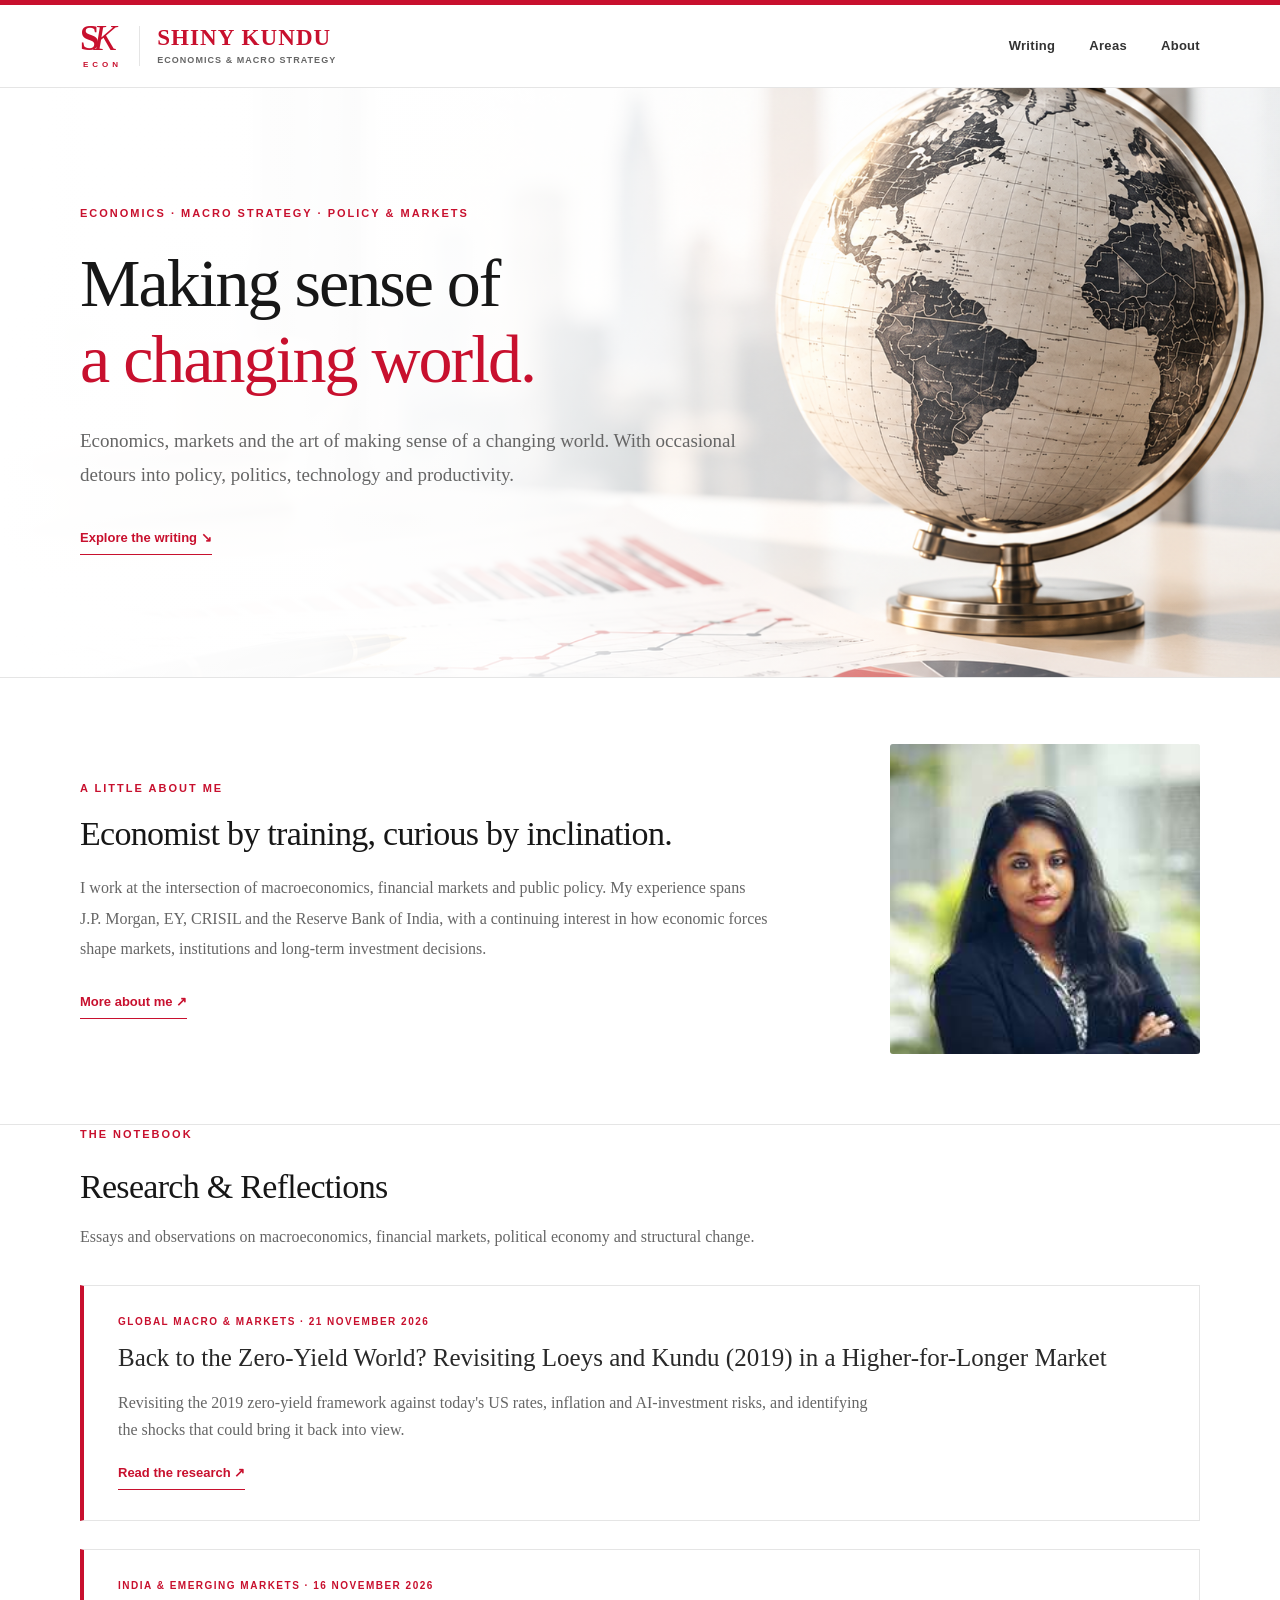
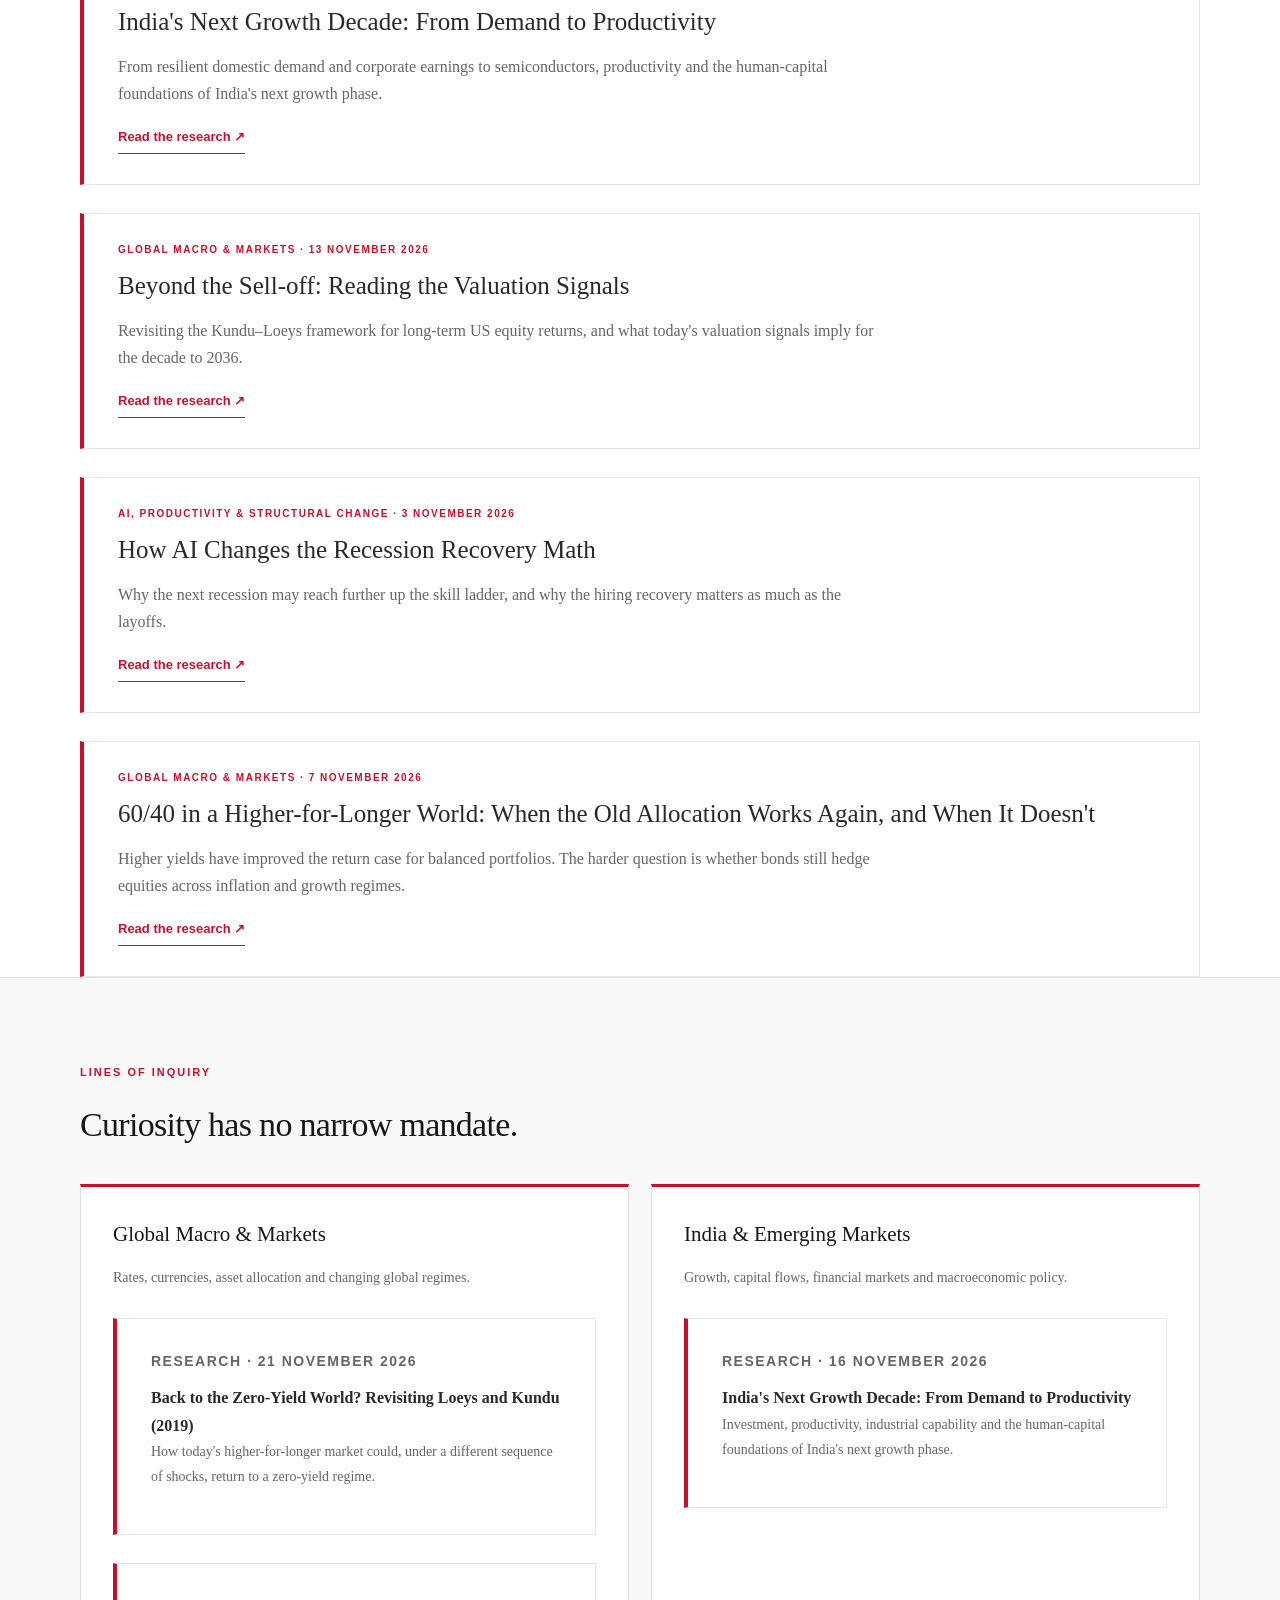
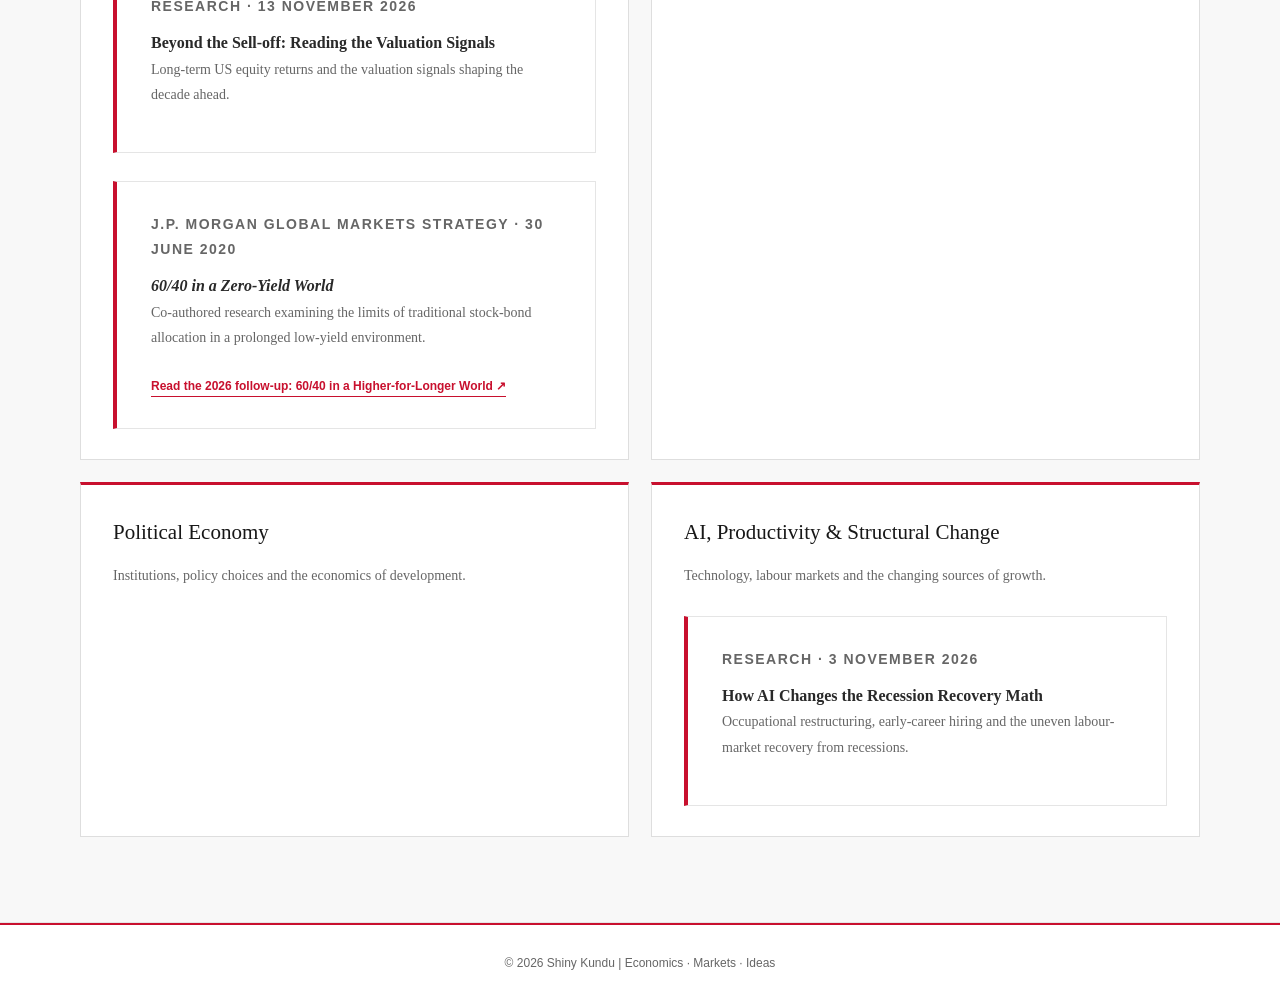
==== index.html @ 03304fd2 "List research titles within each subject area" ====
<!DOCTYPE html>
<html lang="en">
<head>
    <meta name="google-site-verification" content="QYjivJj0LZ66SLkvJn0Wo1ZjY-qXhipPHmc-IbkyZj0" />
  <meta charset="UTF-8">
  <meta name="viewport" content="width=device-width, initial-scale=1.0">
  <meta name="description" content="Shiny Kundu | Economics, macro strategy, financial markets and public policy.">
  <title>Shiny Kundu | Economics · Macro Strategy · Policy &amp; Markets</title>
  <link rel="stylesheet" href="style.css?v=skecon-5">
</head>
<body>

<header class="site-header">
  <div class="container navbar">
    <div class="brand-lockup">
      <a class="logo" href="index.html" aria-label="SK Econ — home">
        <span class="logo-monogram">S<span>K</span></span>
        <span class="logo-word">ECON</span>
      </a>
      <div class="brand-identity">
        <span class="brand-name">Shiny Kundu</span>
        <span class="brand-description">Economics &amp; Macro Strategy</span>
      </div>
    </div>
    <nav class="nav-links">
      <a href="#writing">Writing</a>
      <a href="#areas">Areas</a>
      <a href="about.html">About</a>
    </nav>
  </div>
</header>

<main>

  <section class="hero">
    <img class="hero-background" src="images/Global%20Finance%20Desk%20with%20Charts%20and%20Globe.png" alt="" aria-hidden="true">
    <div class="hero-overlay" aria-hidden="true"></div>
    <div class="container hero-layout">
      <div class="hero-copy">
        <p class="eyebrow">Economics · Macro Strategy · Policy & Markets</p>
        <h1>Making sense of<br><em>a changing world.</em></h1>
        <p class="hero-intro">
          Economics, markets and the art of making sense of a changing world.
          With occasional detours into policy, politics, technology and productivity.
        </p>
        <a class="text-link" href="#writing">Explore the writing ↘</a>
      </div>
    </div>
  </section>

  <section id="about-intro" class="home-about-section">
    <div class="container home-about-layout">
      <div class="home-about-copy">
        <p class="section-label">A little about me</p>
        <h2 class="section-heading">Economist by training, curious by inclination.</h2>
        <p>
          I work at the intersection of macroeconomics, financial markets and public policy.
          My experience spans J.P. Morgan, EY, CRISIL and the Reserve Bank of India,
          with a continuing interest in how economic forces shape markets, institutions
          and long-term investment decisions.
        </p>
        <a class="text-link" href="about.html">More about me ↗</a>
      </div>
      <figure class="home-about-portrait">
        <img src="images/shiny-kundu-profile.jpg" alt="Shiny Kundu, economist and strategist" loading="lazy">
      </figure>
    </div>
  </section>

  <section id="writing">
    <div class="container">
      <p class="section-label">The notebook</p>
      <h2 class="section-heading">Research & Reflections</h2>
      <p class="section-intro">
        Essays and observations on macroeconomics, financial markets,
        political economy and structural change.
      </p>
      <div class="research-entry">
        <p class="research-category">Global Macro &amp; Markets <span>·</span> 21 November 2026</p>
        <h3><a href="research/back-to-the-zero-yield-world.html">Back to the Zero-Yield World? Revisiting Loeys and Kundu (2019) in a Higher-for-Longer Market</a></h3>
        <p>Revisiting the 2019 zero-yield framework against today's US rates, inflation and AI-investment risks, and identifying the shocks that could bring it back into view.</p>
        <a class="text-link" href="research/back-to-the-zero-yield-world.html">Read the research ↗</a>
      </div>
      <div class="research-entry">
<p class="research-category">India &amp; Emerging Markets <span>·</span> 16 November 2026</p>
<h3><a href="research/indias-next-growth-decade.html">India's Next Growth Decade: From Demand to Productivity</a></h3>
<p>From resilient domestic demand and corporate earnings to semiconductors, productivity and the human-capital foundations of India's next growth phase.</p>
<a class="text-link" href="research/indias-next-growth-decade.html">Read the research ↗</a>
</div>
<div class="research-entry">
        <p class="research-category">Global Macro &amp; Markets <span>·</span> 13 November 2026</p>
        <h3><a href="research/after-the-selloff-equity-valuation.html">Beyond the Sell-off: Reading the Valuation Signals</a></h3>
        <p>Revisiting the Kundu–Loeys framework for long-term US equity returns, and what today's valuation signals imply for the decade to 2036.</p>
        <a class="text-link" href="research/after-the-selloff-equity-valuation.html">Read the research ↗</a>
      </div>
      <div class="research-entry">
        <p class="research-category">AI, Productivity &amp; Structural Change <span>·</span> 3 November 2026</p>
        <h3><a href="research/ai-changes-the-recovery-math.html">How AI Changes the Recession Recovery Math</a></h3>
        <p>Why the next recession may reach further up the skill ladder, and why the hiring recovery matters as much as the layoffs.</p>
        <a class="text-link" href="research/ai-changes-the-recovery-math.html">Read the research ↗</a>
      </div>
      <div class="research-entry">
        <p class="research-category">Global Macro &amp; Markets <span>·</span> 7 November 2026</p>
        <h3><a href="research/60-40-higher-for-longer.html">60/40 in a Higher-for-Longer World: When the Old Allocation Works Again, and When It Doesn't</a></h3>
        <p>Higher yields have improved the return case for balanced portfolios. The harder question is whether bonds still hedge equities across inflation and growth regimes.</p>
        <a class="text-link" href="research/60-40-higher-for-longer.html">Read the research ↗</a>
      </div>
    </div>
  </section>

  <section id="areas" class="areas-section">
    <div class="container">
      <p class="section-label">Lines of inquiry</p>
      <h2 class="section-heading">Curiosity has no narrow mandate.</h2>

      <div class="topic-grid">
        <article class="topic-card">
          <h3>Global Macro &amp; Markets</h3>
          <p>Rates, currencies, asset allocation and changing global regimes.</p>
          <div class="research-entry">
            <p class="research-category">Research · 21 November 2026</p>
            <h4><a href="research/back-to-the-zero-yield-world.html">Back to the Zero-Yield World? Revisiting Loeys and Kundu (2019)</a></h4>
            <p>How today's higher-for-longer market could, under a different sequence of shocks, return to a zero-yield regime.</p>
          </div>
          <div class="research-entry">
            <p class="research-category">Research · 13 November 2026</p>
            <h4><a href="research/after-the-selloff-equity-valuation.html">Beyond the Sell-off: Reading the Valuation Signals</a></h4>
            <p>Long-term US equity returns and the valuation signals shaping the decade ahead.</p>
          </div>
          <div class="research-entry">
            <p class="research-category">J.P. Morgan Global Markets Strategy · 30 June 2020</p>
            <h4><em>60/40 in a Zero-Yield World</em></h4>
            <p>Co-authored research examining the limits of traditional stock-bond allocation in a prolonged low-yield environment.</p>
            <a class="topic-link" href="research/60-40-higher-for-longer.html">Read the 2026 follow-up: 60/40 in a Higher-for-Longer World ↗</a>
          </div>
        </article>

        <article class="topic-card">
          <h3><a href="research/indias-next-growth-decade.html">India &amp; Emerging Markets</a></h3>
          <p>Growth, capital flows, financial markets and macroeconomic policy.</p>
          <div class="research-entry">
            <p class="research-category">Research · 16 November 2026</p>
            <h4><a href="research/indias-next-growth-decade.html">India's Next Growth Decade: From Demand to Productivity</a></h4>
            <p>Investment, productivity, industrial capability and the human-capital foundations of India's next growth phase.</p>
          </div>
        </article>

        <article class="topic-card">
          <h3>Political Economy</h3>
          <p>Institutions, policy choices and the economics of development.</p>
        </article>

        <article class="topic-card">
          <h3><a href="research/ai-changes-the-recovery-math.html">AI, Productivity &amp; Structural Change</a></h3>
          <p>Technology, labour markets and the changing sources of growth.</p>
          <div class="research-entry">
            <p class="research-category">Research · 3 November 2026</p>
            <h4><a href="research/ai-changes-the-recovery-math.html">How AI Changes the Recession Recovery Math</a></h4>
            <p>Occupational restructuring, early-career hiring and the uneven labour-market recovery from recessions.</p>
          </div>
        </article>
      </div>
    </div>
  </section>

</main>

<footer class="site-footer">
  <div class="container">
    <p>© 2026 Shiny Kundu | Economics · Markets · Ideas</p>
  </div>
</footer>

</body>
</html>
---- style.css ----
/* =========================================
   SHINY KUNDU | ECONOMICS & MACRO STRATEGY
   Editorial design | ET-inspired red & white
   ========================================= */

/* ---------- COLOUR PALETTE ---------- */

:root {
  --background: #ffffff;
  --surface: #f8f8f8;
  --text: #292929;
  --heading: #171717;
  --muted: #666666;
  --accent: #c8102e;
  --border: #e5e5e5;

  --content-width: 1120px;
  --page-gutter: 48px;
}

/* ---------- RESET ---------- */

* {
  margin: 0;
  padding: 0;
  box-sizing: border-box;
}

html {
  scroll-behavior: smooth;
}

body {
  background: var(--background);
  color: var(--text);
  font-family: Georgia, "Times New Roman", serif;
  font-size: 16px;
  line-height: 1.7;
  -webkit-font-smoothing: antialiased;
}

a {
  color: inherit;
  text-decoration: none;
}

/* ---------- CONSISTENT PAGE MARGINS ---------- */

/* Keeps content aligned with a clear left and right margin */

.container {
  width: calc(100% - (var(--page-gutter) * 2));
  max-width: var(--content-width);
  margin-left: auto;
  margin-right: auto;
}

/* ---------- HEADER & NAVIGATION ---------- */

.site-header {
  background: #ffffff;
  border-top: 5px solid var(--accent);
  border-bottom: 1px solid var(--border);
}

.navbar {
  min-height: 82px;
  display: flex;
  align-items: center;
  justify-content: space-between;
  gap: 24px;
}

.brand-lockup {
  display: inline-flex;
  align-items: center;
  gap: 17px;
  min-width: 0;
}

.brand-identity {
  display: flex;
  flex-direction: column;
  justify-content: center;
  gap: 5px;
  padding-left: 17px;
  border-left: 1px solid var(--border);
}

.brand-name {
  color: var(--accent);
  font-family: Georgia, "Times New Roman", serif;
  font-size: 23px;
  font-weight: 700;
  line-height: 1;
  letter-spacing: 1.1px;
  text-transform: uppercase;
}

.brand-byline {
  color: var(--heading);
  font-family: Arial, sans-serif;
  font-size: 9px;
  font-weight: 700;
  letter-spacing: 1.45px;
  line-height: 1.1;
  text-transform: uppercase;
}

.brand-description {
  color: var(--muted);
  font-family: Arial, sans-serif;
  font-size: 9px;
  font-weight: 600;
  letter-spacing: 1.05px;
  line-height: 1.4;
  text-transform: uppercase;
  white-space: nowrap;
}

.brand-description i {
  color: var(--accent);
  font-style: normal;
  padding: 0 3px;
}

.logo {
  display: inline-flex;
  flex-direction: column;
  align-items: center;
  justify-content: center;
  color: var(--accent);
  line-height: 0.9;
  padding: 5px 0 3px;
  min-width: 58px;
}

.logo-monogram {
  display: block;
  font-family: Georgia, "Times New Roman", serif;
  font-size: 35px;
  font-weight: 700;
  letter-spacing: -4px;
  line-height: 0.92;
}

.logo-monogram span {
  display: inline-block;
  margin-left: -2px;
  font-style: italic;
  font-weight: 400;
}

.logo-word {
  display: block;
  margin-top: 5px;
  padding-left: 3px;
  font-family: Arial, sans-serif;
  font-size: 8px;
  font-weight: 700;
  letter-spacing: 4px;
  line-height: 1;
}

.nav-links {
  display: flex;
  align-items: center;
  gap: 34px;
  list-style: none;
  font-family: Arial, sans-serif;
  font-size: 13px;
  font-weight: 600;
  letter-spacing: 0.3px;
}

.nav-links a {
  color: #333333;
  transition: color 0.2s ease;
}

.nav-links a:hover,
.nav-links a.active {
  color: var(--accent);
}

/* ---------- HERO SECTION ---------- */

.hero {
  position: relative;
  overflow: hidden;
  min-height: 590px;
  display: flex;
  align-items: center;
  background: #ffffff;
  padding: 86px 0 92px;
  border-bottom: 1px solid var(--border);
}

.hero-background {
  position: absolute;
  z-index: 0;
  inset: 0;
  width: 100%;
  height: 100%;
  object-fit: cover;
  object-position: right center;
}

.hero-overlay {
  position: absolute;
  z-index: 1;
  inset: 0;
  background: linear-gradient(
    90deg,
    #ffffff 0%,
    rgba(255, 255, 255, 0.98) 25%,
    rgba(255, 255, 255, 0.88) 40%,
    rgba(255, 255, 255, 0.42) 58%,
    rgba(255, 255, 255, 0.04) 82%
  );
}

.hero-layout {
  position: relative;
  z-index: 2;
  display: block;
}

.hero-copy {
  width: min(68%, 700px);
  min-width: 0;
}

.eyebrow,
.section-label {
  color: var(--accent);
  font-family: Arial, sans-serif;
  font-size: 11px;
  font-weight: 700;
  letter-spacing: 2px;
  text-transform: uppercase;
  margin-bottom: 22px;
}

.hero h1 {
  color: var(--heading);
  font-size: clamp(42px, 6vw, 68px);
  font-weight: 400;
  line-height: 1.12;
  letter-spacing: -2px;
  max-width: 850px;
  margin-bottom: 27px;
}

.hero h1 em {
  color: var(--accent);
  font-style: normal;
}

.hero-intro {
  color: var(--muted);
  font-size: 19px;
  line-height: 1.8;
  max-width: 680px;
  margin-bottom: 30px;
}

.text-link {
  display: inline-block;
  color: var(--accent);
  font-family: Arial, sans-serif;
  font-size: 13px;
  font-weight: 700;
  border-bottom: 1px solid var(--accent);
  padding-bottom: 5px;
  transition: opacity 0.2s ease;
}

.text-link:hover {
  opacity: 0.7;
}

/* ---------- SECTION HEADINGS ---------- */

.section-heading {
  color: var(--heading);
  font-size: 34px;
  font-weight: 400;
  line-height: 1.25;
  letter-spacing: -0.7px;
  margin-bottom: 15px;
}

.section-intro {
  color: var(--muted);
  font-size: 16px;
  max-width: 680px;
  margin-bottom: 35px;
}

/* ---------- RESEARCH / NOTEBOOK SECTION ---------- */

.writing-section {
  padding: 85px 0;
  background: #ffffff;
}

.notebook-panel {
  background: #ffffff;
  border: 1px solid var(--border);
  border-left: 4px solid var(--accent);
  padding: 32px 36px;
  margin-top: 28px;
}

.notebook-panel h3 {
  color: var(--heading);
  font-size: 22px;
  font-weight: 400;
  margin-bottom: 12px;
}

.notebook-panel p {
  color: var(--muted);
  font-size: 15px;
}

/* ---------- AREAS OF INTEREST ---------- */

.areas-section {
  background: var(--surface);
  padding: 85px 0;
  border-top: 1px solid var(--border);
  border-bottom: 1px solid var(--border);
}

.topic-grid {
  display: grid;
  grid-template-columns: repeat(2, minmax(0, 1fr));
  gap: 22px;
  margin-top: 38px;
}

.topic-card {
  background: #ffffff;
  border: 1px solid #dedede;
  border-top: 3px solid var(--accent);
  padding: 30px 32px;
  transition: border-color 0.2s ease,
              box-shadow 0.2s ease,
              transform 0.2s ease;
}

.topic-card:hover {
  border-color: var(--accent);
  box-shadow: 0 5px 18px rgba(0, 0, 0, 0.06);
  transform: translateY(-2px);
}

.topic-card h3 {
  color: var(--heading);
  font-size: 21px;
  font-weight: 400;
  margin-bottom: 12px;
}

.topic-card p {
  color: var(--muted);
  font-size: 14px;
  line-height: 1.8;
}

/* ---------- ABOUT SECTION ---------- */

.about-section {
  background: #ffffff;
  padding: 85px 0;
}

.about-content {
  max-width: 800px;
}

.about-content p {
  color: var(--muted);
  font-size: 16px;
  line-height: 1.9;
  margin-bottom: 20px;
}

.about-content ul {
  list-style: disc;
  padding-left: 24px;
  margin: 14px 0 24px;
}

.about-content li {
  display: list-item;
  padding-left: 5px;
  margin-bottom: 14px;
  line-height: 1.9;
}

.about-content h2,
.about-content h3 {
  color: var(--heading);
  font-weight: 400;
  margin: 32px 0 14px;
}

.about-content h2 {
  font-size: 30px;
}

.about-content h3 {
  font-size: 22px;
}

/* ---------- FOOTER ---------- */

.site-footer {
  background: #ffffff;
  border-top: 2px solid var(--accent);
  padding: 28px 0;
}

.site-footer p {
  color: var(--muted);
  font-family: Arial, sans-serif;
  font-size: 12px;
  text-align: center;
}

/* ---------- RESPONSIVE DESIGN ---------- */

@media (max-width: 768px) {

  :root {
    --page-gutter: 25px;
  }

  .navbar {
    min-height: 72px;
  }

  .brand-lockup {
    gap: 12px;
  }

  .brand-identity {
    padding-left: 12px;
  }

  .brand-name {
    font-size: 20px;
  }

  .brand-byline {
    font-size: 8px;
  }

  .brand-description {
    font-size: 8px;
    letter-spacing: 0.65px;
  }

  .nav-links {
    gap: 17px;
    font-size: 12px;
  }

  .hero {
    min-height: 560px;
    padding: 65px 0 60px;
  }

  .hero-background {
    object-position: 62% center;
    opacity: 0.78;
  }

  .hero-overlay {
    background: linear-gradient(
      90deg,
      rgba(255, 255, 255, 0.98) 0%,
      rgba(255, 255, 255, 0.88) 42%,
      rgba(255, 255, 255, 0.38) 100%
    );
  }

  .hero-copy {
    width: min(88%, 620px);
  }

  .hero h1 {
    font-size: 44px;
    letter-spacing: -1.3px;
  }

  .hero-intro {
    font-size: 17px;
  }

  .writing-section,
  .areas-section,
  .about-section {
    padding: 65px 0;
  }

  .section-heading {
    font-size: 29px;
  }

  .topic-grid {
    grid-template-columns: 1fr;
  }

  .notebook-panel {
    padding: 25px;
  }
}

@media (max-width: 480px) {

  :root {
    --page-gutter: 20px;
  }

  .navbar {
    align-items: flex-start;
    flex-direction: column;
    justify-content: center;
    padding-top: 16px;
    padding-bottom: 16px;
  }

  .brand-lockup {
    gap: 10px;
  }

  .brand-identity {
    padding-left: 10px;
  }

  .brand-name {
    font-size: 19px;
  }

  .brand-byline {
    font-size: 8px;
  }

  .brand-description {
    font-size: 7px;
    letter-spacing: 0.35px;
    white-space: normal;
    max-width: 245px;
  }

  .nav-links {
    gap: 22px;
  }

  .hero h1 {
    font-size: 38px;
  }

  .hero {
    min-height: 520px;
    padding: 60px 0;
  }

  .hero-copy {
    width: 100%;
  }

  .hero-background {
    object-position: 58% center;
    opacity: 0.58;
  }

  .hero-overlay {
    background: linear-gradient(
      90deg,
      rgba(255, 255, 255, 0.96) 0%,
      rgba(255, 255, 255, 0.82) 58%,
      rgba(255, 255, 255, 0.48) 100%
    );
  }
}

.article-page{padding:65px 0 90px}.research-article{max-width:860px}.research-article h1{font-size:clamp(42px,6vw,62px);font-weight:400;line-height:1.08;margin-bottom:15px}.research-article h1 em{color:var(--accent);font-style:normal}.article-meta{color:var(--muted);font:12px Arial,sans-serif;margin-bottom:32px}.article-bottom-line{padding:24px 27px;background:var(--surface);border-left:4px solid var(--accent);font-size:17px;line-height:1.8;margin-bottom:34px}.research-chart{margin:32px 0 42px}.research-chart img{display:block;width:100%;height:auto}.research-chart figcaption{color:var(--muted);font:11px/1.6 Arial,sans-serif;margin-top:10px}.research-article h2{font-size:29px;font-weight:400;line-height:1.25;margin:42px 0 15px}.research-article h3{font-size:20px;font-weight:400;margin:24px 0 10px}.research-article p,.research-article li{font-size:15px;line-height:1.85}.research-article p{margin-bottom:17px}.research-article ul,.research-article ol{padding-left:24px;margin:14px 0 20px}.research-article li{padding-left:5px;margin-bottom:12px}.research-article a{color:var(--accent);text-decoration:underline;text-underline-offset:3px}.table-wrap{overflow-x:auto;margin:20px 0 28px}.research-table{width:100%;border-collapse:collapse;font-size:13px;line-height:1.65}.research-table th{background:var(--surface);font:700 11px Arial,sans-serif;text-align:left;text-transform:uppercase}.research-table th,.research-table td{padding:13px 12px;border-bottom:1px solid var(--border);vertical-align:top}.research-table td:last-child{min-width:360px}.article-disclaimer{margin:42px 0 24px!important;padding-top:18px;border-top:1px solid var(--border);color:var(--muted)!important;font-style:italic}.research-entry{margin-top:28px;padding:30px 34px;border:1px solid var(--border);border-left:4px solid var(--accent);background:#fff}.research-category{color:var(--accent);font:700 10px Arial,sans-serif;letter-spacing:1.5px;text-transform:uppercase;margin-bottom:10px}.research-entry h3{font-size:25px;font-weight:400;margin-bottom:9px}.research-entry h3 a:hover{color:var(--accent)}.research-entry p:not(.research-category){color:var(--muted);max-width:760px;margin-bottom:15px}.topic-link{display:inline-block;margin-top:14px;color:var(--accent);font:700 12px Arial,sans-serif;border-bottom:1px solid var(--accent);padding-bottom:3px}@media(max-width:768px){.article-page{padding:45px 0 65px}.research-entry{padding:24px}.research-article h2{font-size:25px}.research-table td:last-child{min-width:300px}}


/* ---------- SK ECON EDITORIAL LOGO ---------- */
.logo {
  display: block;
  flex: 0 0 auto;
  min-width: 0;
  padding: 0;
  line-height: 1;
}

.logo-image {
  display: block;
  width: 188px;
  height: auto;
  background: #fbf7ed;
}

@media (max-width: 640px) {
  .brand-lockup { gap: 11px; }
  .brand-identity { padding-left: 11px; }
  .logo-image { width: 132px; }
  .brand-name { font-size: 18px; }
  .brand-description { font-size: 7px; letter-spacing: .65px; white-space: normal; }
}


/* ---------- HOMEPAGE ABOUT INTRO ---------- */
.home-about-section {
  background: #ffffff;
  padding: 66px 0 70px;
  border-bottom: 1px solid var(--border);
}

.home-about-layout {
  display: grid;
  grid-template-columns: minmax(0, 1.55fr) minmax(260px, 0.85fr);
  align-items: center;
  gap: 70px;
}

.home-about-copy .section-label {
  margin-bottom: 15px;
}

.home-about-copy .section-heading {
  max-width: 650px;
  margin-bottom: 18px;
}

.home-about-copy > p:not(.section-label) {
  color: var(--muted);
  font-size: 16px;
  line-height: 1.9;
  max-width: 690px;
  margin-bottom: 22px;
}

.home-about-aside {
  border-left: 1px solid var(--border);
  padding: 8px 0 8px 30px;
}

.home-about-aside-label {
  color: var(--accent);
  font: 700 10px Arial, sans-serif;
  letter-spacing: 1.6px;
  text-transform: uppercase;
  margin-bottom: 17px;
}

.home-about-aside ul {
  list-style: none;
}

.home-about-aside li {
  color: var(--heading);
  font-size: 17px;
  line-height: 1.4;
  padding: 10px 0;
  border-bottom: 1px solid var(--border);
}

.home-about-aside li:last-child {
  border-bottom: 0;
}

.home-about-aside li span {
  display: block;
  color: var(--muted);
  font: 11px/1.5 Arial, sans-serif;
  margin-top: 3px;
}

@media (max-width: 768px) {
  .home-about-section { padding: 58px 0; }
  .home-about-layout {
    grid-template-columns: 1fr;
    gap: 32px;
  }
  .home-about-aside {
    border-left: 0;
    border-top: 1px solid var(--border);
    padding: 24px 0 0;
  }
}


/* ---------- HOMEPAGE ABOUT PORTRAIT ---------- */
.home-about-layout {
  grid-template-columns: minmax(0, 1.45fr) minmax(240px, 0.72fr);
  gap: 76px;
}
.home-about-portrait {
  margin: 0;
  justify-self: end;
  width: min(100%, 310px);
  overflow: hidden;
  border-radius: 3px;
  background: #f2f1ed;
}
.home-about-portrait img {
  display: block;
  width: 100%;
  height: auto;
  aspect-ratio: 1 / 1;
  object-fit: cover;
  object-position: center 42%;
}
@media (max-width: 768px) {
  .home-about-layout { grid-template-columns: 1fr; gap: 28px; }
  .home-about-portrait {
    justify-self: start;
    width: min(72%, 280px);
  }
}
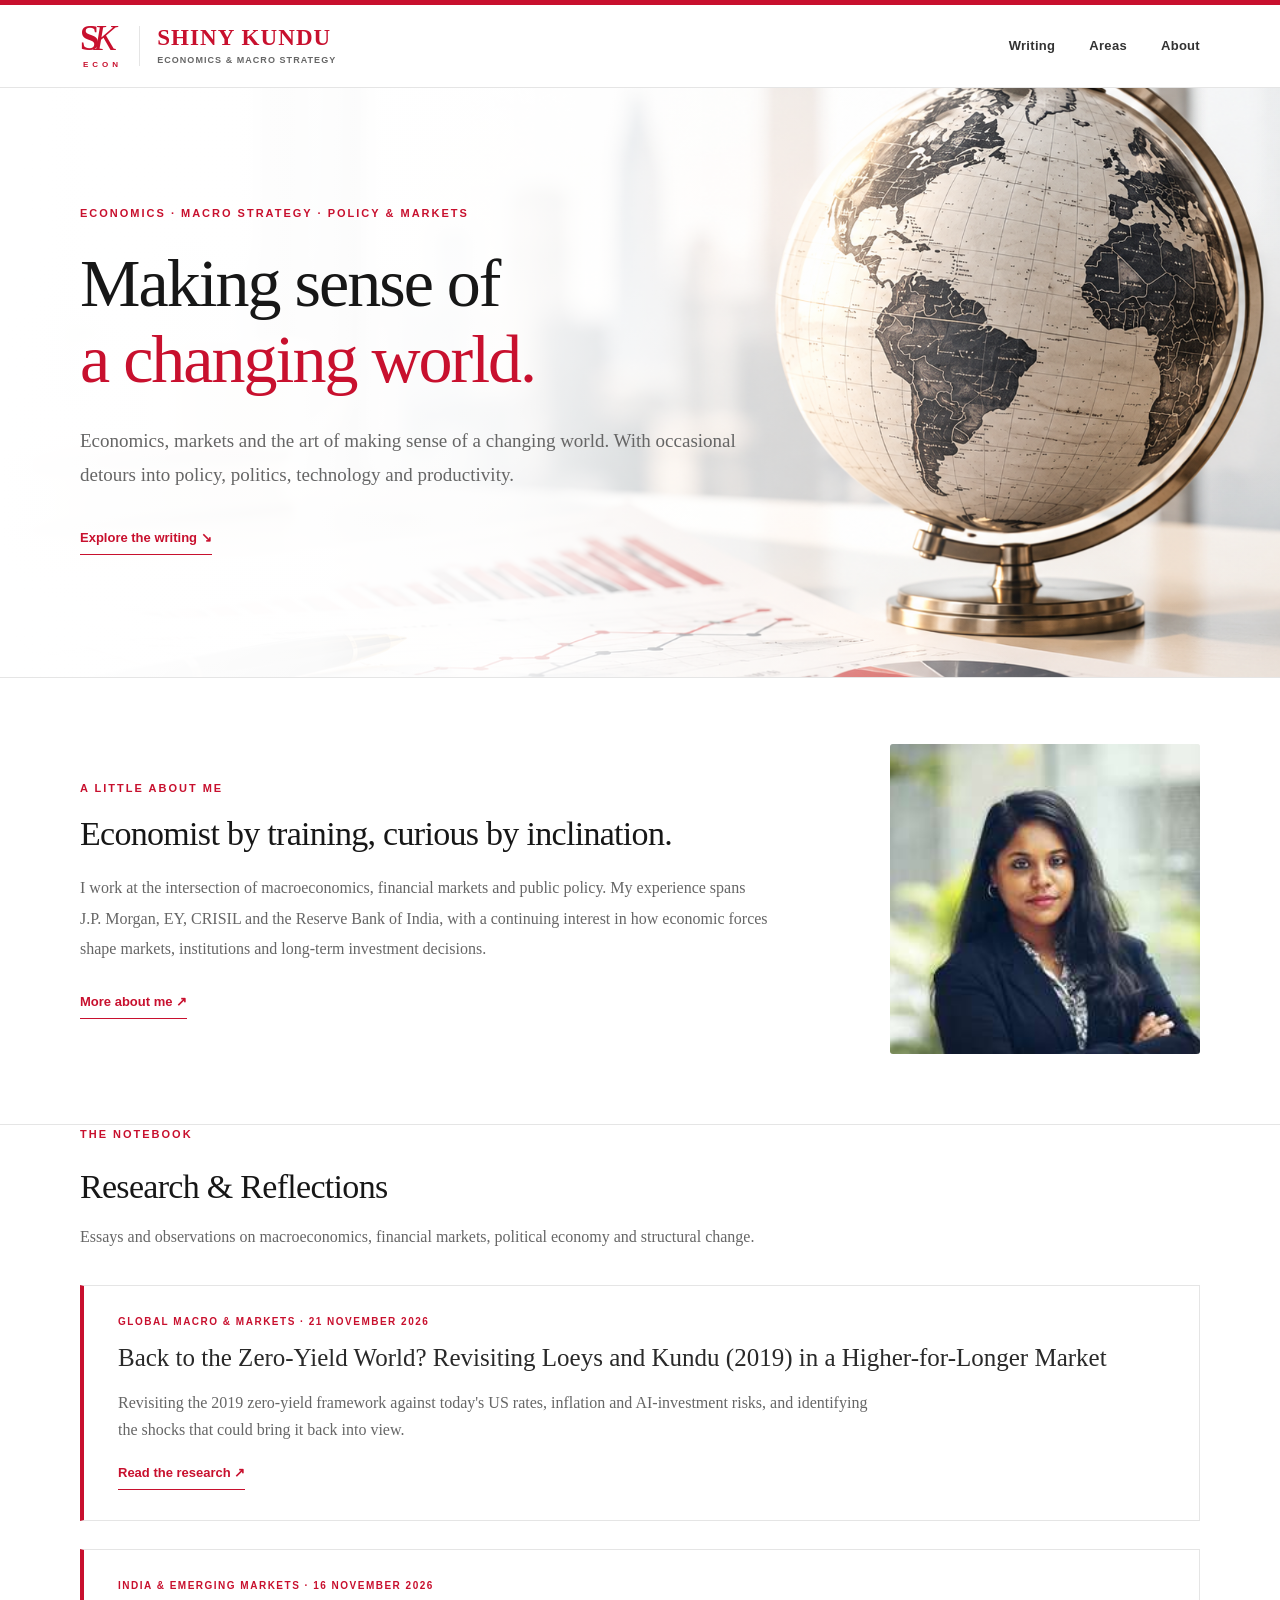
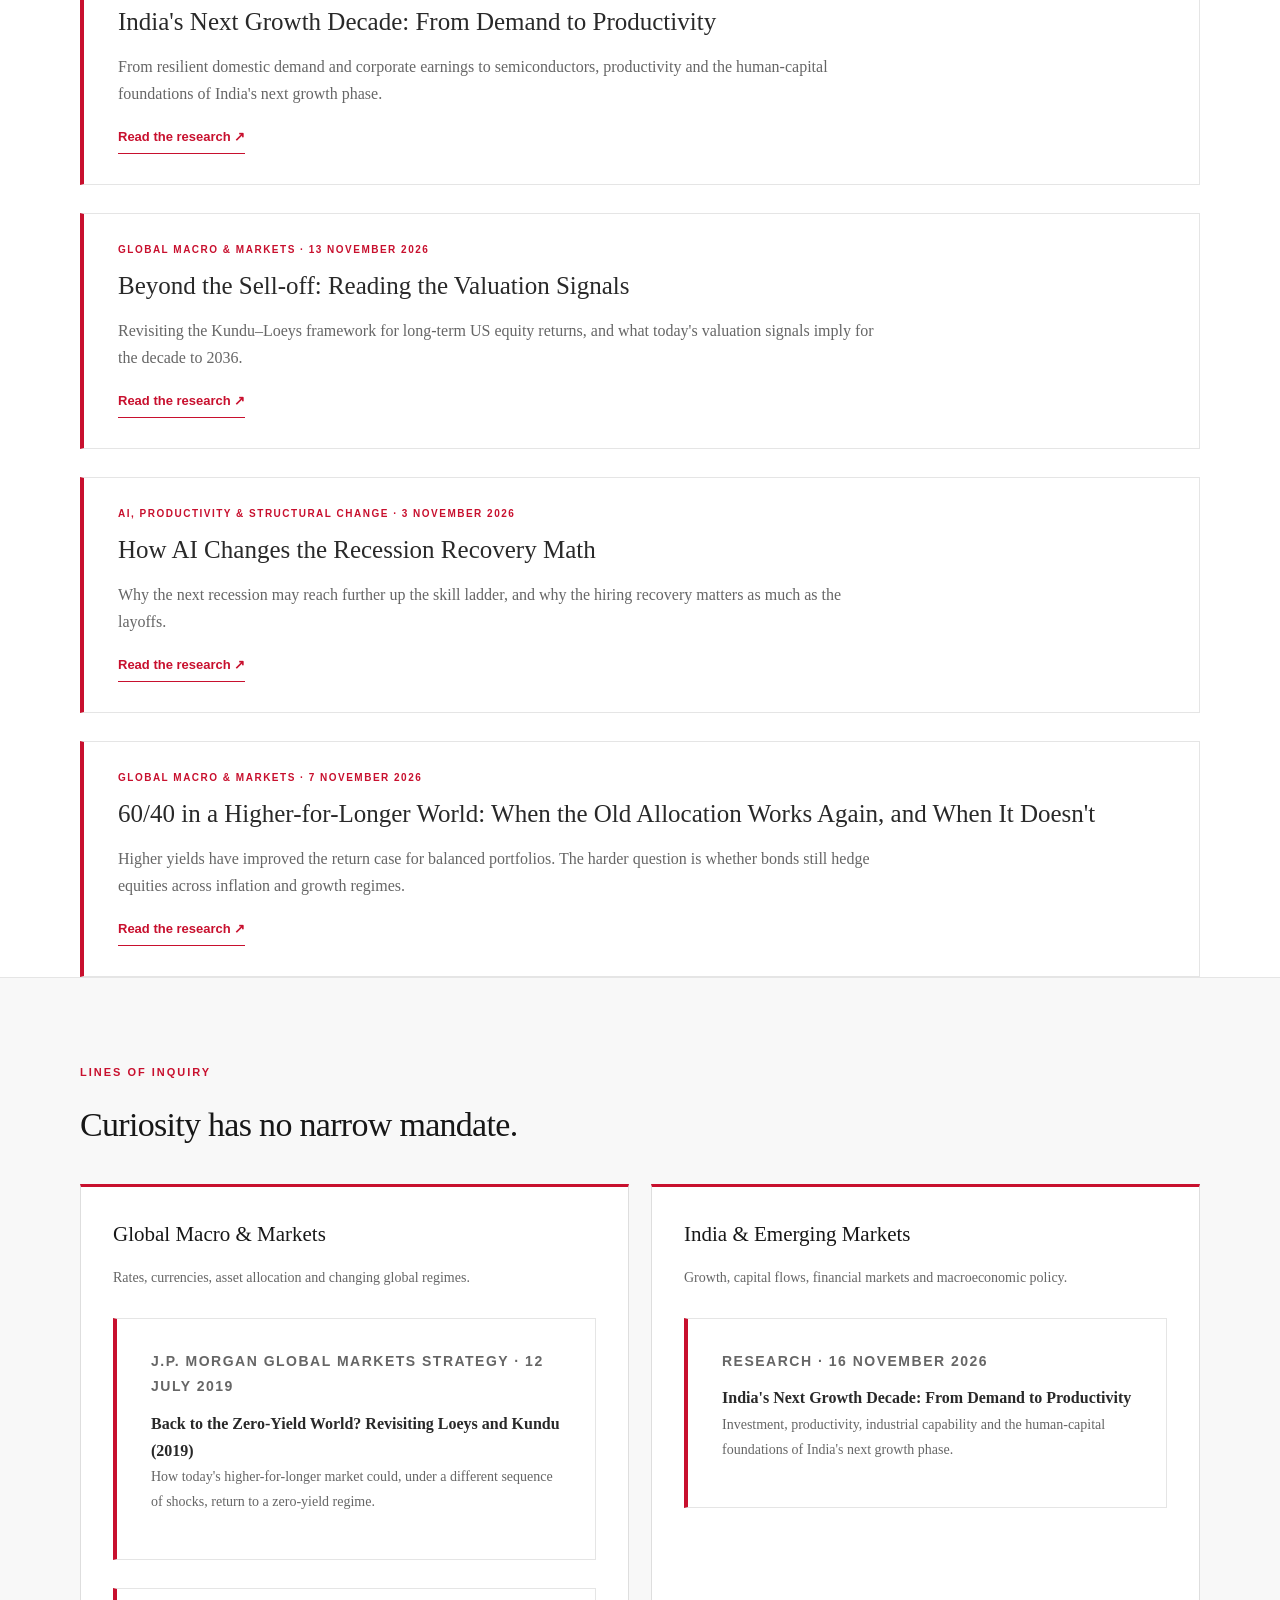
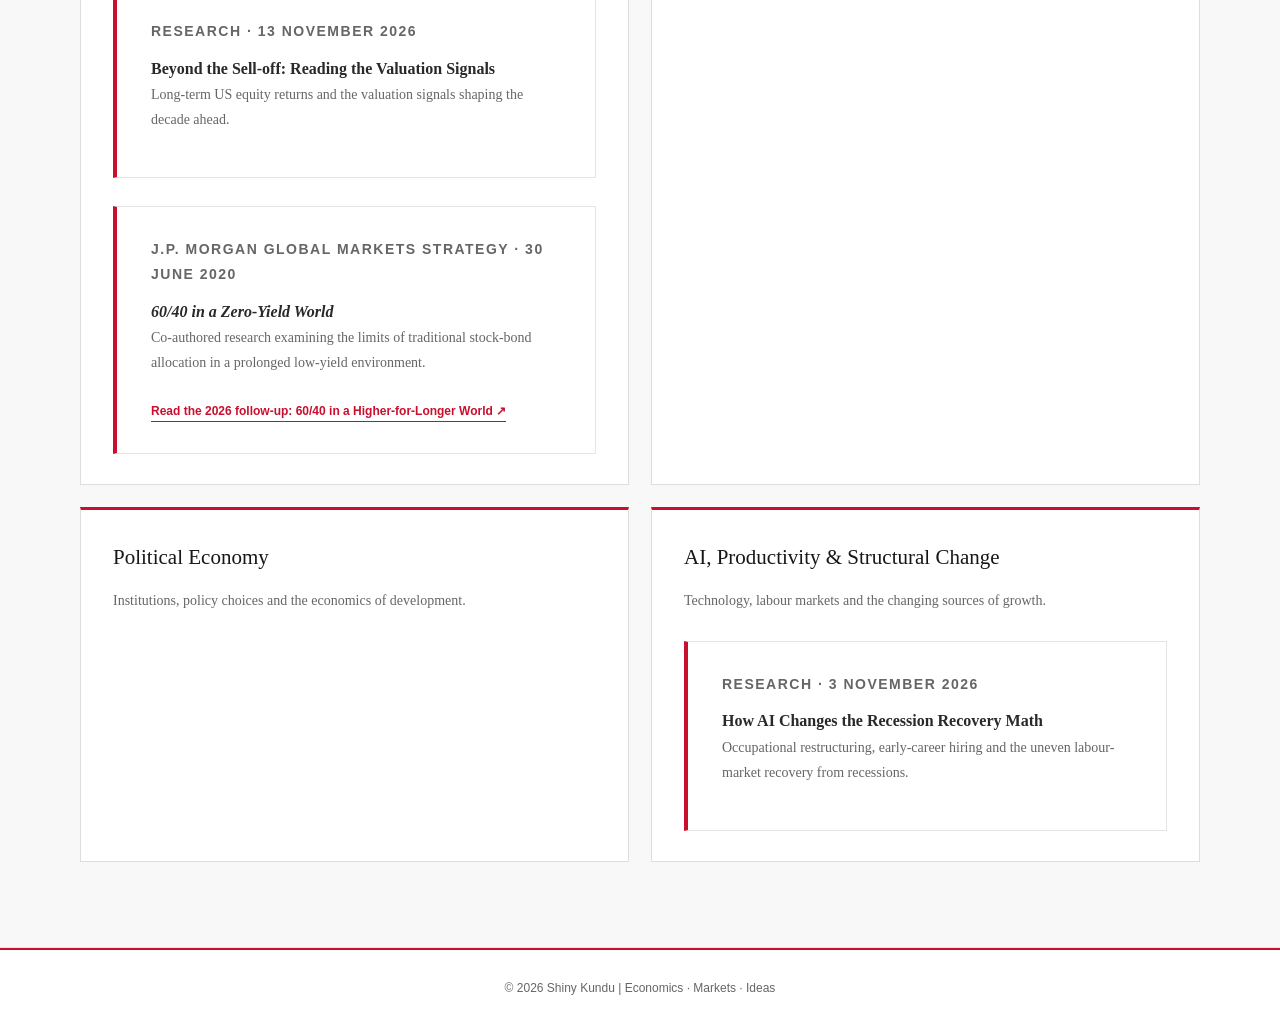
==== commit 5e955eb6: "Add original JPM publication date to zero-yield research listing" ====
--- a/index.html
+++ b/index.html
@@ -118,7 +118,7 @@
           <h3>Global Macro &amp; Markets</h3>
           <p>Rates, currencies, asset allocation and changing global regimes.</p>
           <div class="research-entry">
-            <p class="research-category">Research · 21 November 2026</p>
+            <p class="research-category">J.P. MORGAN GLOBAL MARKETS STRATEGY · 12 JULY 2019</p>
             <h4><a href="research/back-to-the-zero-yield-world.html">Back to the Zero-Yield World? Revisiting Loeys and Kundu (2019)</a></h4>
             <p>How today's higher-for-longer market could, under a different sequence of shocks, return to a zero-yield regime.</p>
           </div>
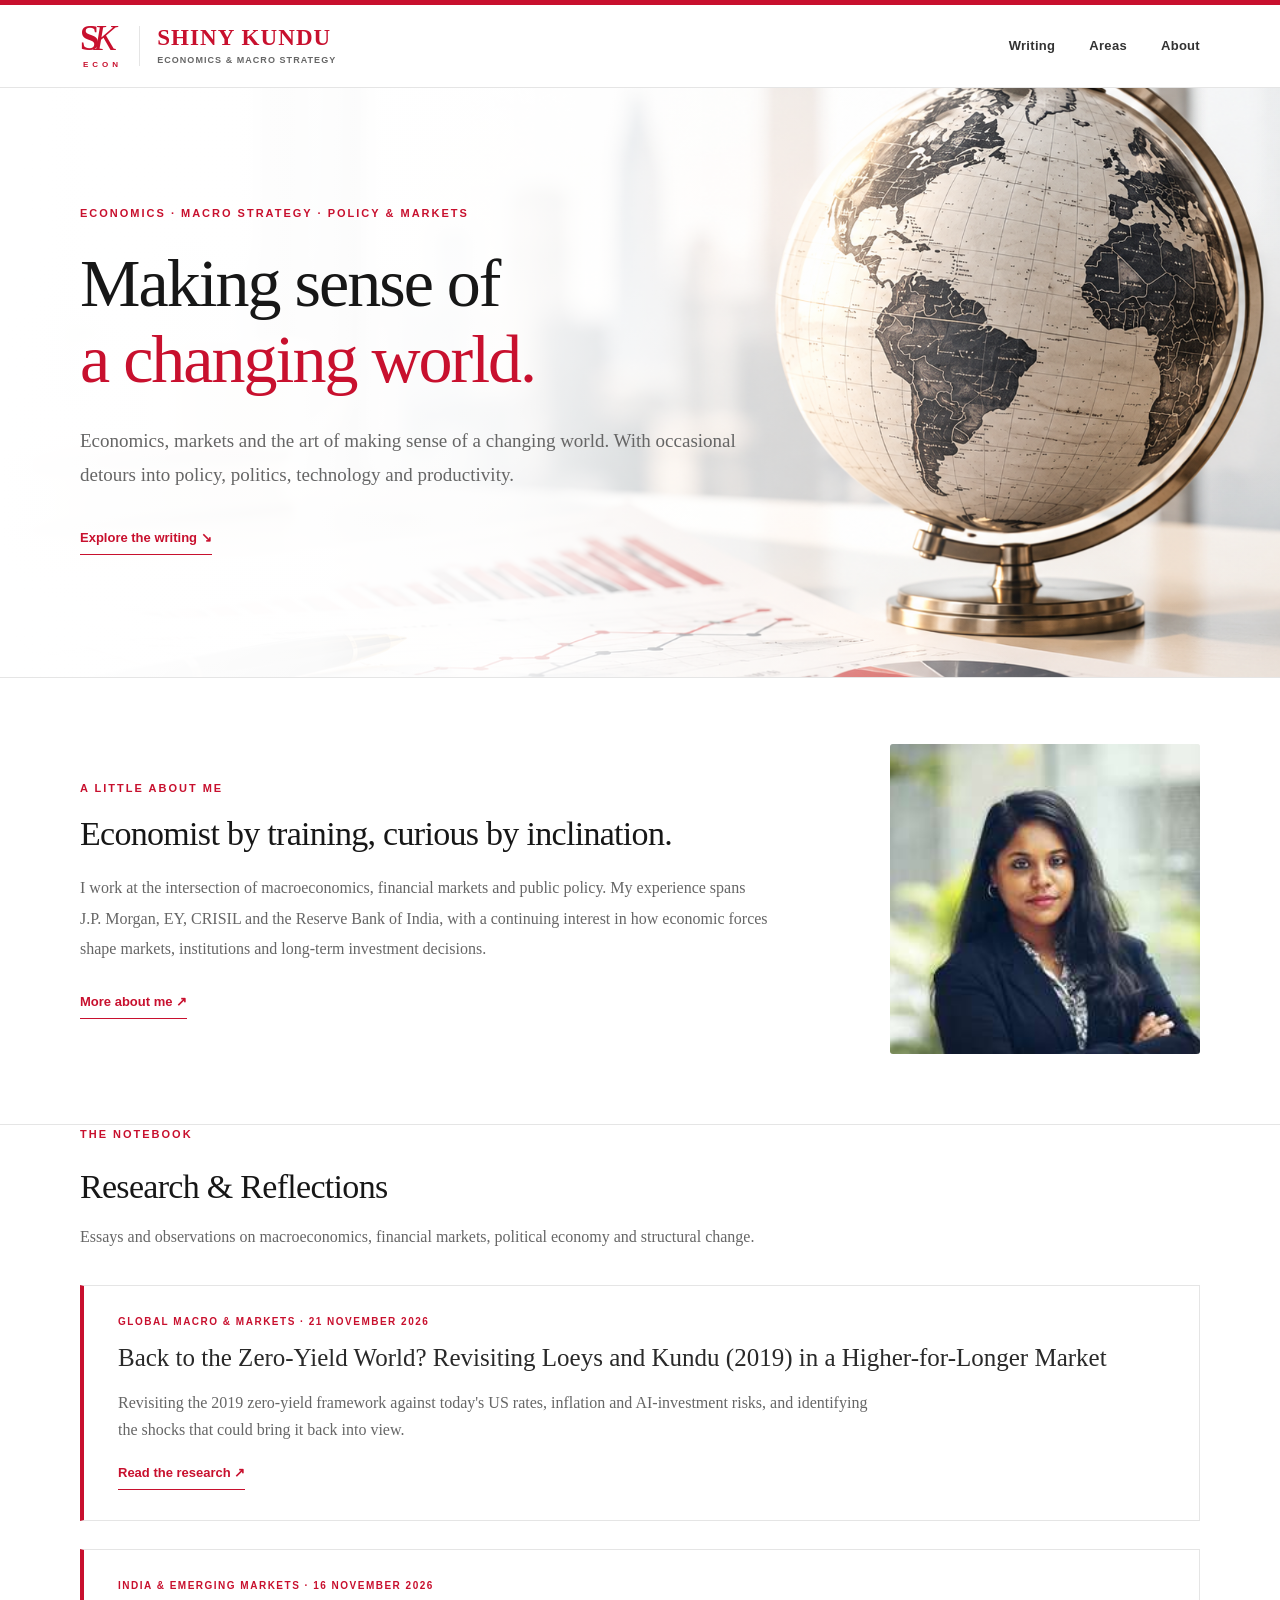
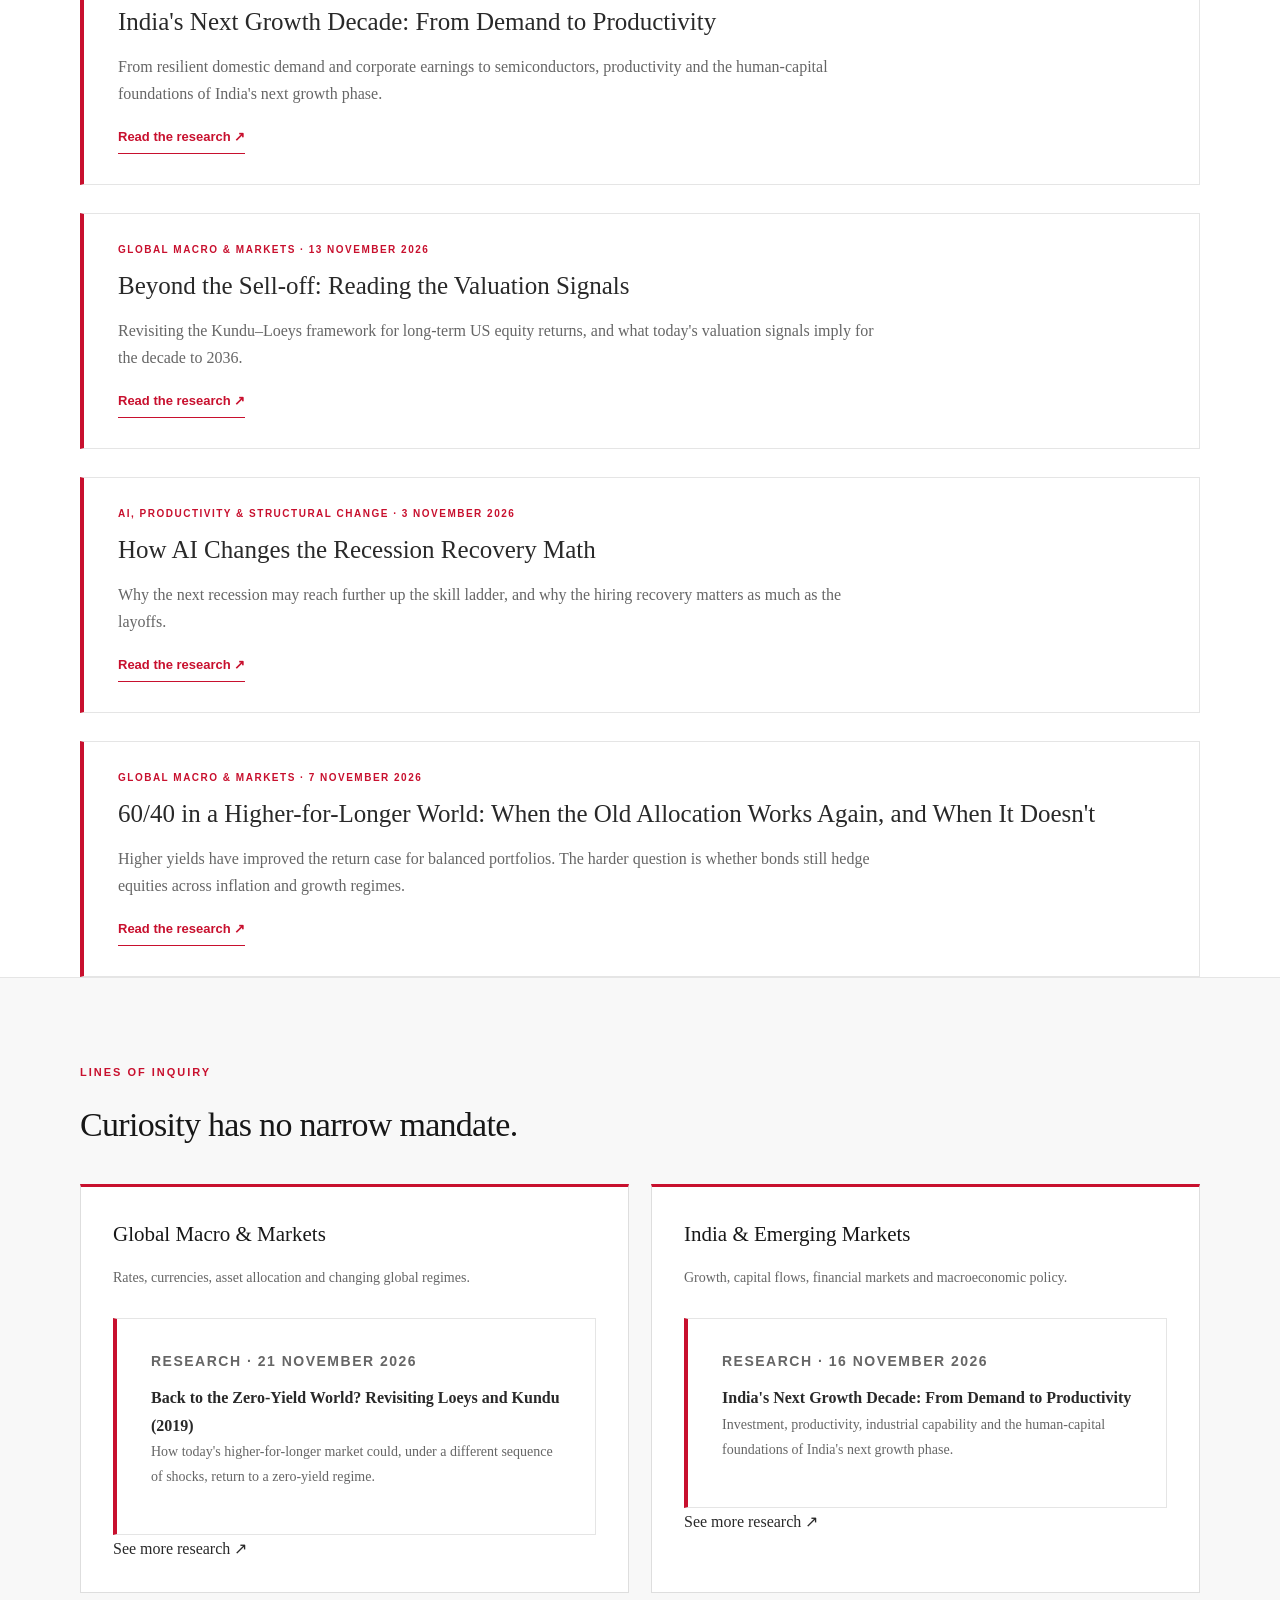
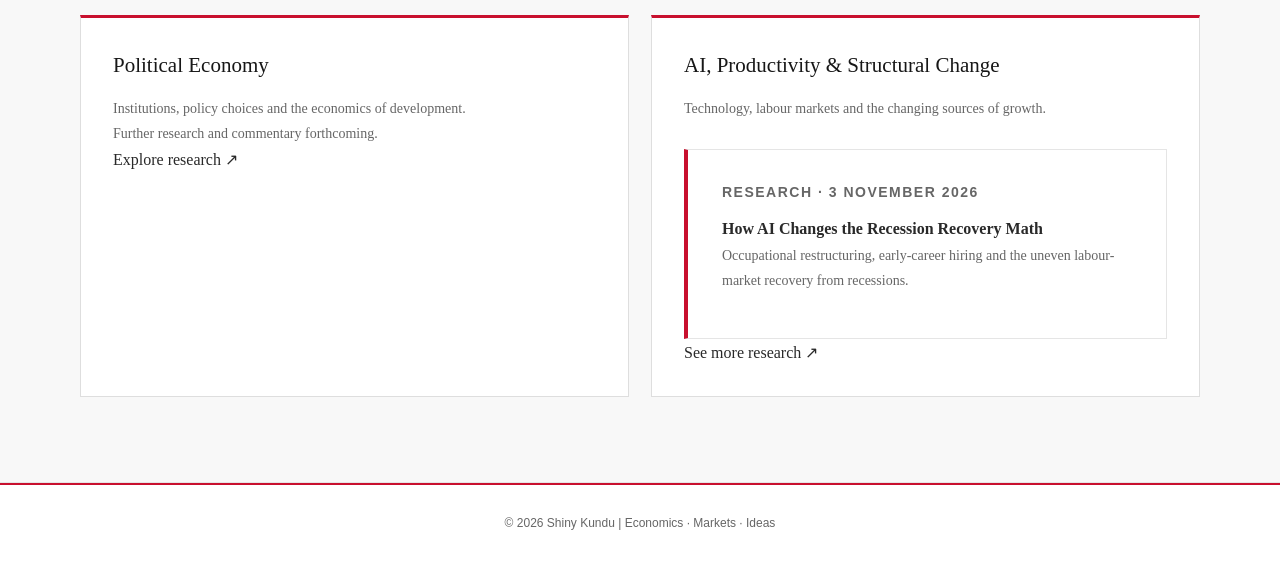
==== commit 5006de62: "Simplify research topic cards to latest articles" ====
--- a/index.html
+++ b/index.html
@@ -118,46 +118,40 @@
           <h3>Global Macro &amp; Markets</h3>
           <p>Rates, currencies, asset allocation and changing global regimes.</p>
           <div class="research-entry">
-            <p class="research-category">J.P. MORGAN GLOBAL MARKETS STRATEGY · 12 JULY 2019</p>
+            <p class="research-category">Research · 21 November 2026</p>
             <h4><a href="research/back-to-the-zero-yield-world.html">Back to the Zero-Yield World? Revisiting Loeys and Kundu (2019)</a></h4>
             <p>How today's higher-for-longer market could, under a different sequence of shocks, return to a zero-yield regime.</p>
           </div>
-          <div class="research-entry">
-            <p class="research-category">Research · 13 November 2026</p>
-            <h4><a href="research/after-the-selloff-equity-valuation.html">Beyond the Sell-off: Reading the Valuation Signals</a></h4>
-            <p>Long-term US equity returns and the valuation signals shaping the decade ahead.</p>
-          </div>
-          <div class="research-entry">
-            <p class="research-category">J.P. Morgan Global Markets Strategy · 30 June 2020</p>
-            <h4><em>60/40 in a Zero-Yield World</em></h4>
-            <p>Co-authored research examining the limits of traditional stock-bond allocation in a prolonged low-yield environment.</p>
-            <a class="topic-link" href="research/60-40-higher-for-longer.html">Read the 2026 follow-up: 60/40 in a Higher-for-Longer World ↗</a>
-          </div>
+          <a class="topic-more" href="#writing">See more research ↗</a>
         </article>
 
         <article class="topic-card">
-          <h3><a href="research/indias-next-growth-decade.html">India &amp; Emerging Markets</a></h3>
+          <h3>India &amp; Emerging Markets</h3>
           <p>Growth, capital flows, financial markets and macroeconomic policy.</p>
           <div class="research-entry">
             <p class="research-category">Research · 16 November 2026</p>
             <h4><a href="research/indias-next-growth-decade.html">India's Next Growth Decade: From Demand to Productivity</a></h4>
             <p>Investment, productivity, industrial capability and the human-capital foundations of India's next growth phase.</p>
           </div>
+          <a class="topic-more" href="#writing">See more research ↗</a>
         </article>
 
         <article class="topic-card">
           <h3>Political Economy</h3>
           <p>Institutions, policy choices and the economics of development.</p>
+          <p class="topic-coming-soon">Further research and commentary forthcoming.</p>
+          <a class="topic-more" href="#writing">Explore research ↗</a>
         </article>
 
         <article class="topic-card">
-          <h3><a href="research/ai-changes-the-recovery-math.html">AI, Productivity &amp; Structural Change</a></h3>
+          <h3>AI, Productivity &amp; Structural Change</h3>
           <p>Technology, labour markets and the changing sources of growth.</p>
           <div class="research-entry">
             <p class="research-category">Research · 3 November 2026</p>
             <h4><a href="research/ai-changes-the-recovery-math.html">How AI Changes the Recession Recovery Math</a></h4>
             <p>Occupational restructuring, early-career hiring and the uneven labour-market recovery from recessions.</p>
           </div>
+          <a class="topic-more" href="#writing">See more research ↗</a>
         </article>
       </div>
     </div>
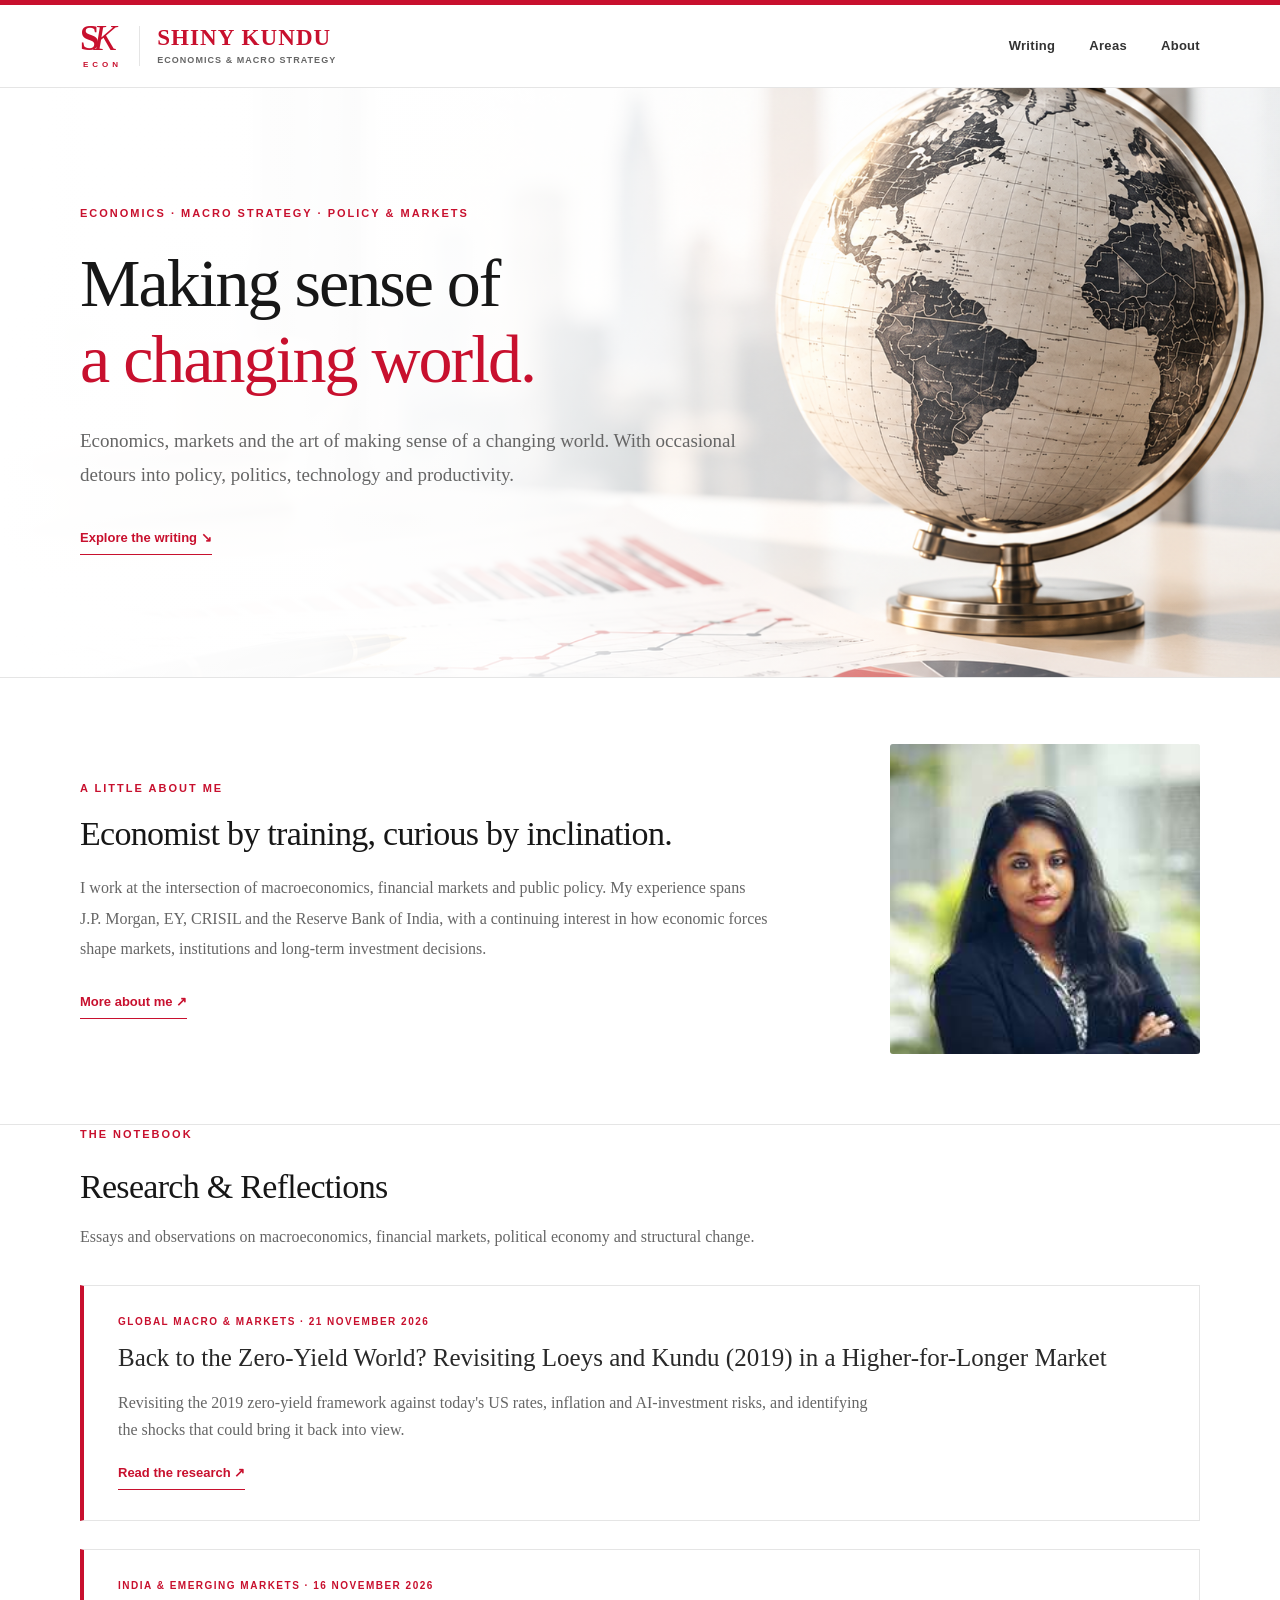
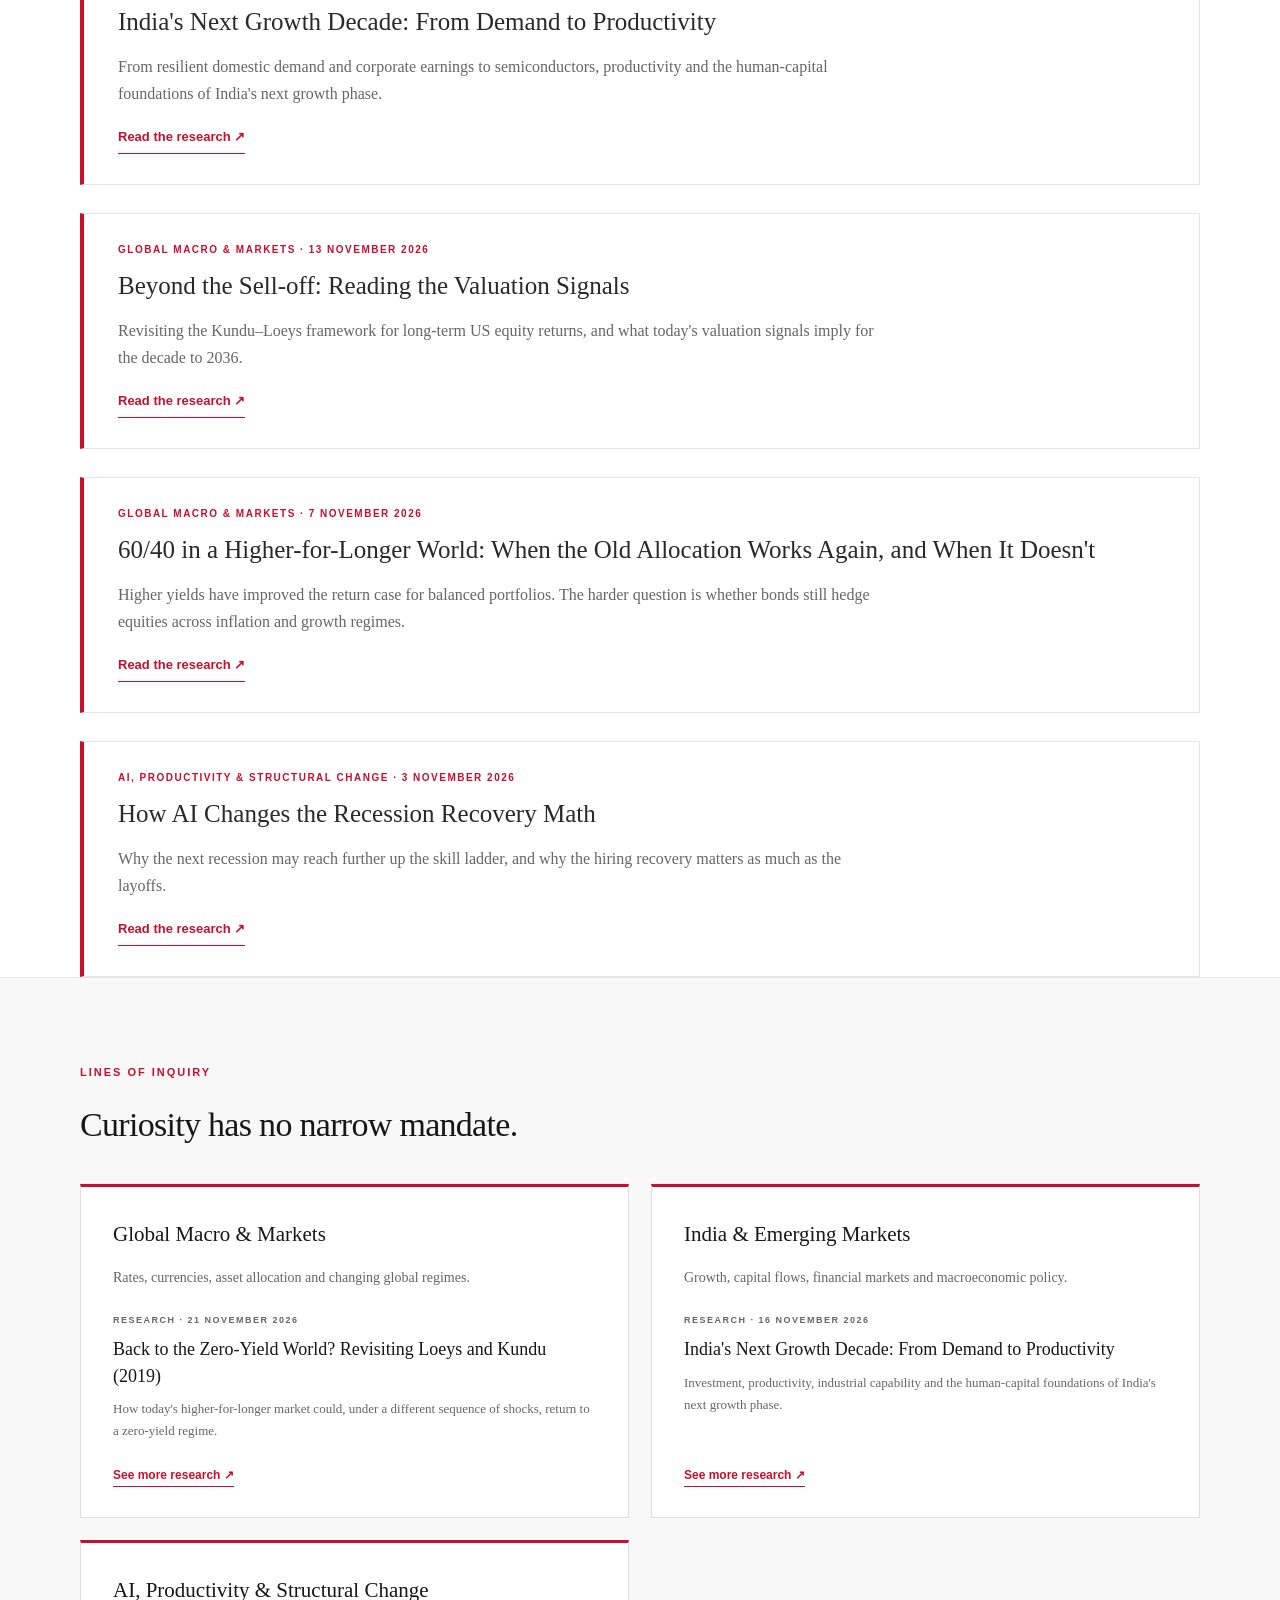
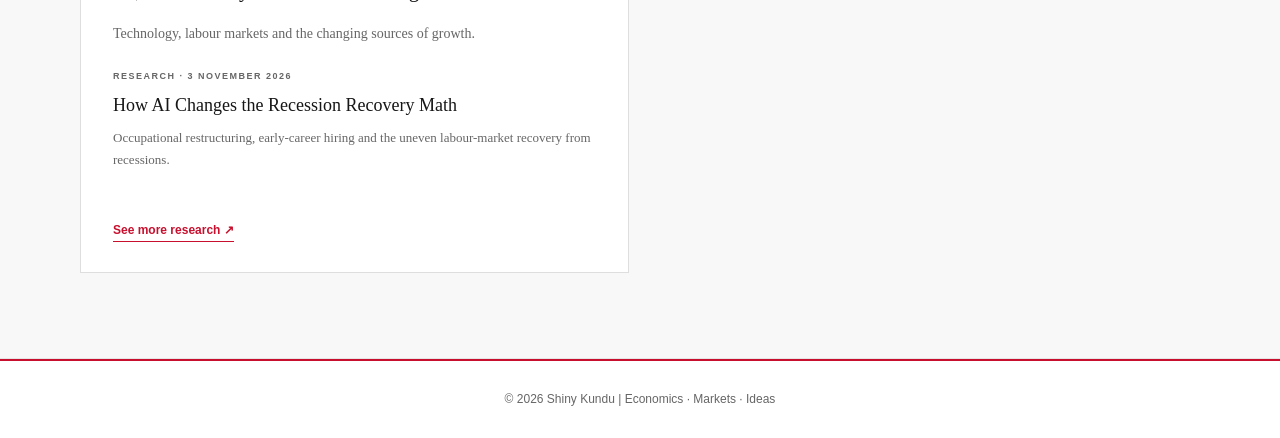
==== commit ccd77391: "Remove empty Political Economy card and order research by date" ====
--- a/index.html
+++ b/index.html
@@ -94,16 +94,16 @@
         <a class="text-link" href="research/after-the-selloff-equity-valuation.html">Read the research ↗</a>
       </div>
       <div class="research-entry">
+        <p class="research-category">Global Macro &amp; Markets <span>·</span> 7 November 2026</p>
+        <h3><a href="research/60-40-higher-for-longer.html">60/40 in a Higher-for-Longer World: When the Old Allocation Works Again, and When It Doesn't</a></h3>
+        <p>Higher yields have improved the return case for balanced portfolios. The harder question is whether bonds still hedge equities across inflation and growth regimes.</p>
+        <a class="text-link" href="research/60-40-higher-for-longer.html">Read the research ↗</a>
+      </div>
+      <div class="research-entry">
         <p class="research-category">AI, Productivity &amp; Structural Change <span>·</span> 3 November 2026</p>
         <h3><a href="research/ai-changes-the-recovery-math.html">How AI Changes the Recession Recovery Math</a></h3>
         <p>Why the next recession may reach further up the skill ladder, and why the hiring recovery matters as much as the layoffs.</p>
         <a class="text-link" href="research/ai-changes-the-recovery-math.html">Read the research ↗</a>
-      </div>
-      <div class="research-entry">
-        <p class="research-category">Global Macro &amp; Markets <span>·</span> 7 November 2026</p>
-        <h3><a href="research/60-40-higher-for-longer.html">60/40 in a Higher-for-Longer World: When the Old Allocation Works Again, and When It Doesn't</a></h3>
-        <p>Higher yields have improved the return case for balanced portfolios. The harder question is whether bonds still hedge equities across inflation and growth regimes.</p>
-        <a class="text-link" href="research/60-40-higher-for-longer.html">Read the research ↗</a>
       </div>
     </div>
   </section>
@@ -137,13 +137,6 @@
         </article>
 
         <article class="topic-card">
-          <h3>Political Economy</h3>
-          <p>Institutions, policy choices and the economics of development.</p>
-          <p class="topic-coming-soon">Further research and commentary forthcoming.</p>
-          <a class="topic-more" href="#writing">Explore research ↗</a>
-        </article>
-
-        <article class="topic-card">
           <h3>AI, Productivity &amp; Structural Change</h3>
           <p>Technology, labour markets and the changing sources of growth.</p>
           <div class="research-entry">
--- a/style.css
+++ b/style.css
@@ -727,3 +727,62 @@
     width: min(72%, 280px);
   }
 }
+
+
+/* ---------- BALANCED RESEARCH TOPIC CARDS ---------- */
+.topic-grid {
+  grid-auto-rows: 1fr;
+  align-items: stretch;
+}
+.topic-card {
+  display: flex;
+  flex-direction: column;
+  min-height: 330px;
+}
+.topic-card .research-entry {
+  margin-top: 22px;
+  padding: 0;
+  border: 0;
+  background: transparent;
+}
+.topic-card .research-entry h4 {
+  color: var(--heading);
+  font-size: 18px;
+  font-weight: 400;
+  line-height: 1.45;
+  margin-bottom: 9px;
+}
+.topic-card .research-entry h4 a:hover {
+  color: var(--accent);
+}
+.topic-card .research-entry p:not(.research-category) {
+  font-size: 13px;
+  line-height: 1.7;
+  margin-bottom: 0;
+}
+.topic-card .research-category {
+  font-size: 9px;
+  margin-bottom: 8px;
+}
+.topic-more {
+  display: inline-block;
+  align-self: flex-start;
+  margin-top: auto;
+  padding-top: 26px;
+  color: var(--accent);
+  font: 700 12px Arial, sans-serif;
+  border-bottom: 1px solid var(--accent);
+  padding-bottom: 4px;
+}
+.topic-more:hover {
+  opacity: .7;
+}
+.topic-coming-soon {
+  margin-top: 22px;
+  font-style: italic;
+  font-size: 13px !important;
+}
+@media (max-width: 768px) {
+  .topic-card { min-height: 0; }
+  .topic-more { padding-top: 22px; }
+}
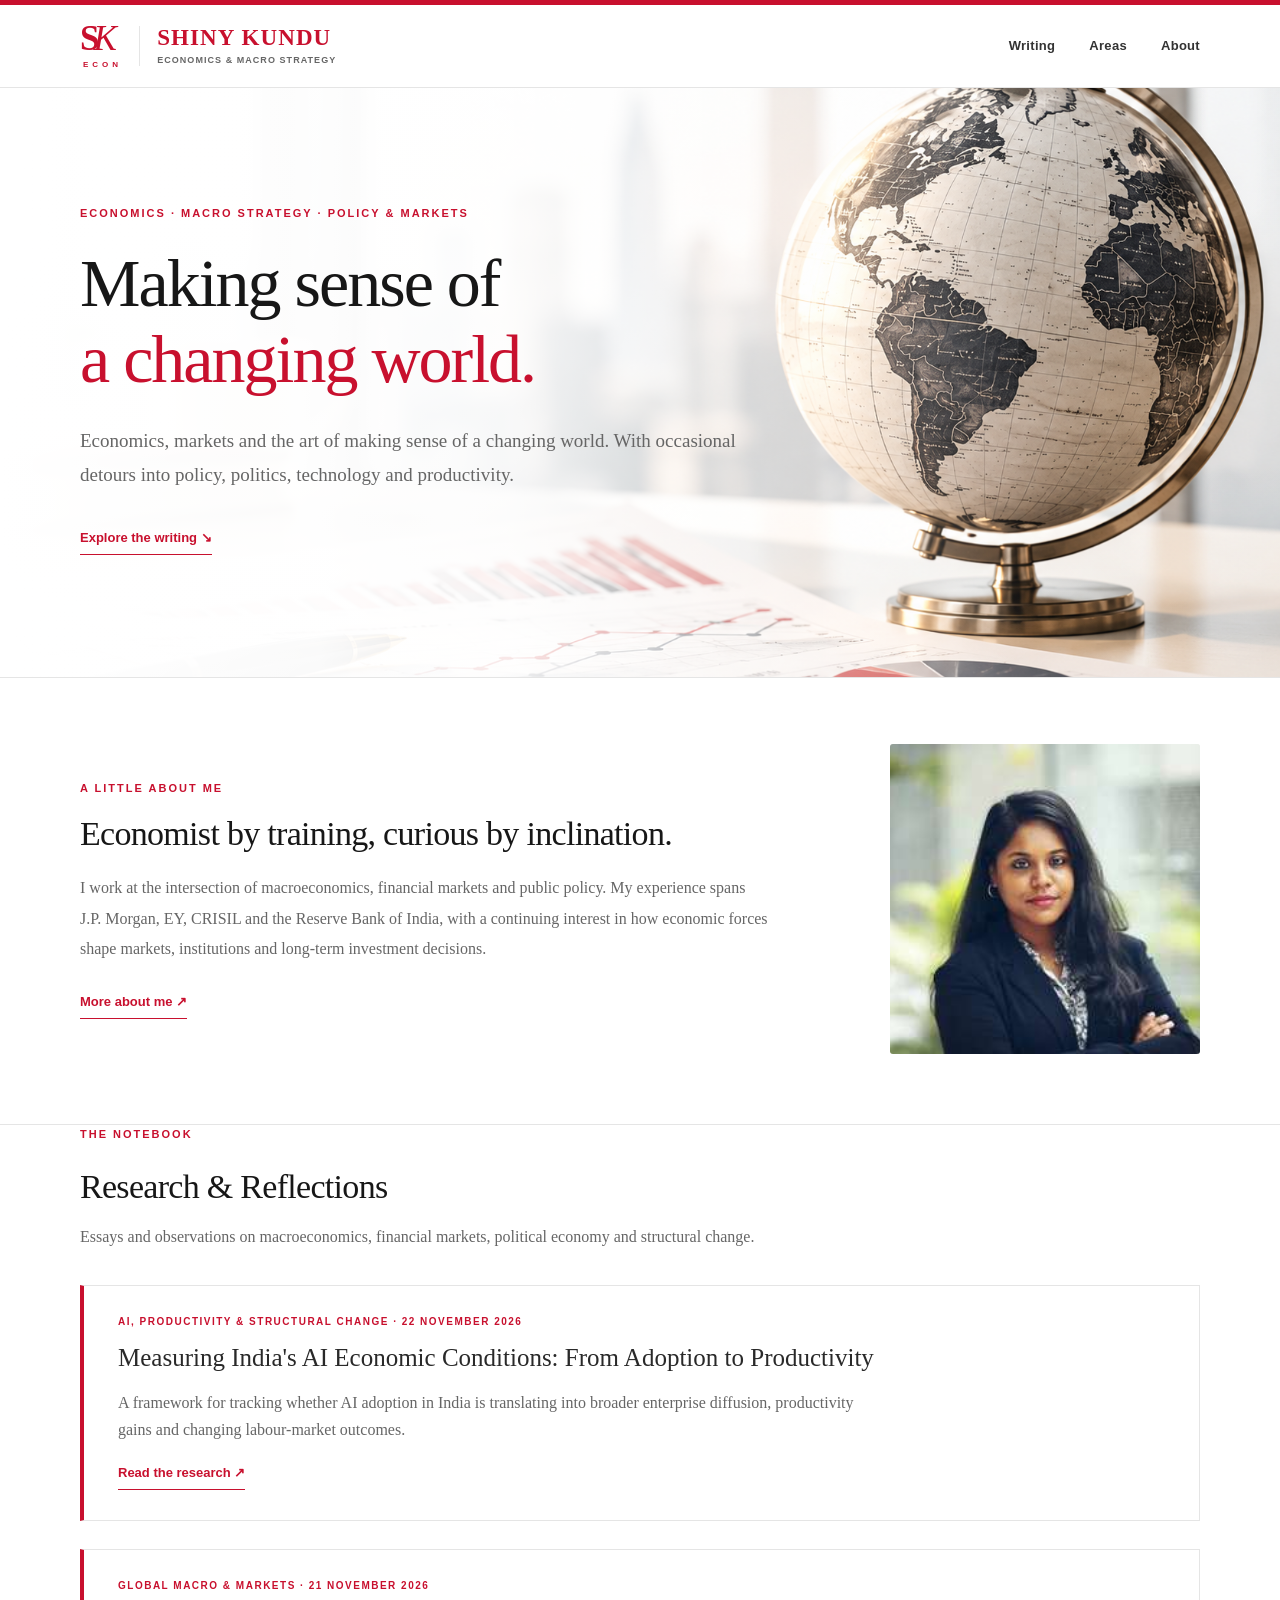
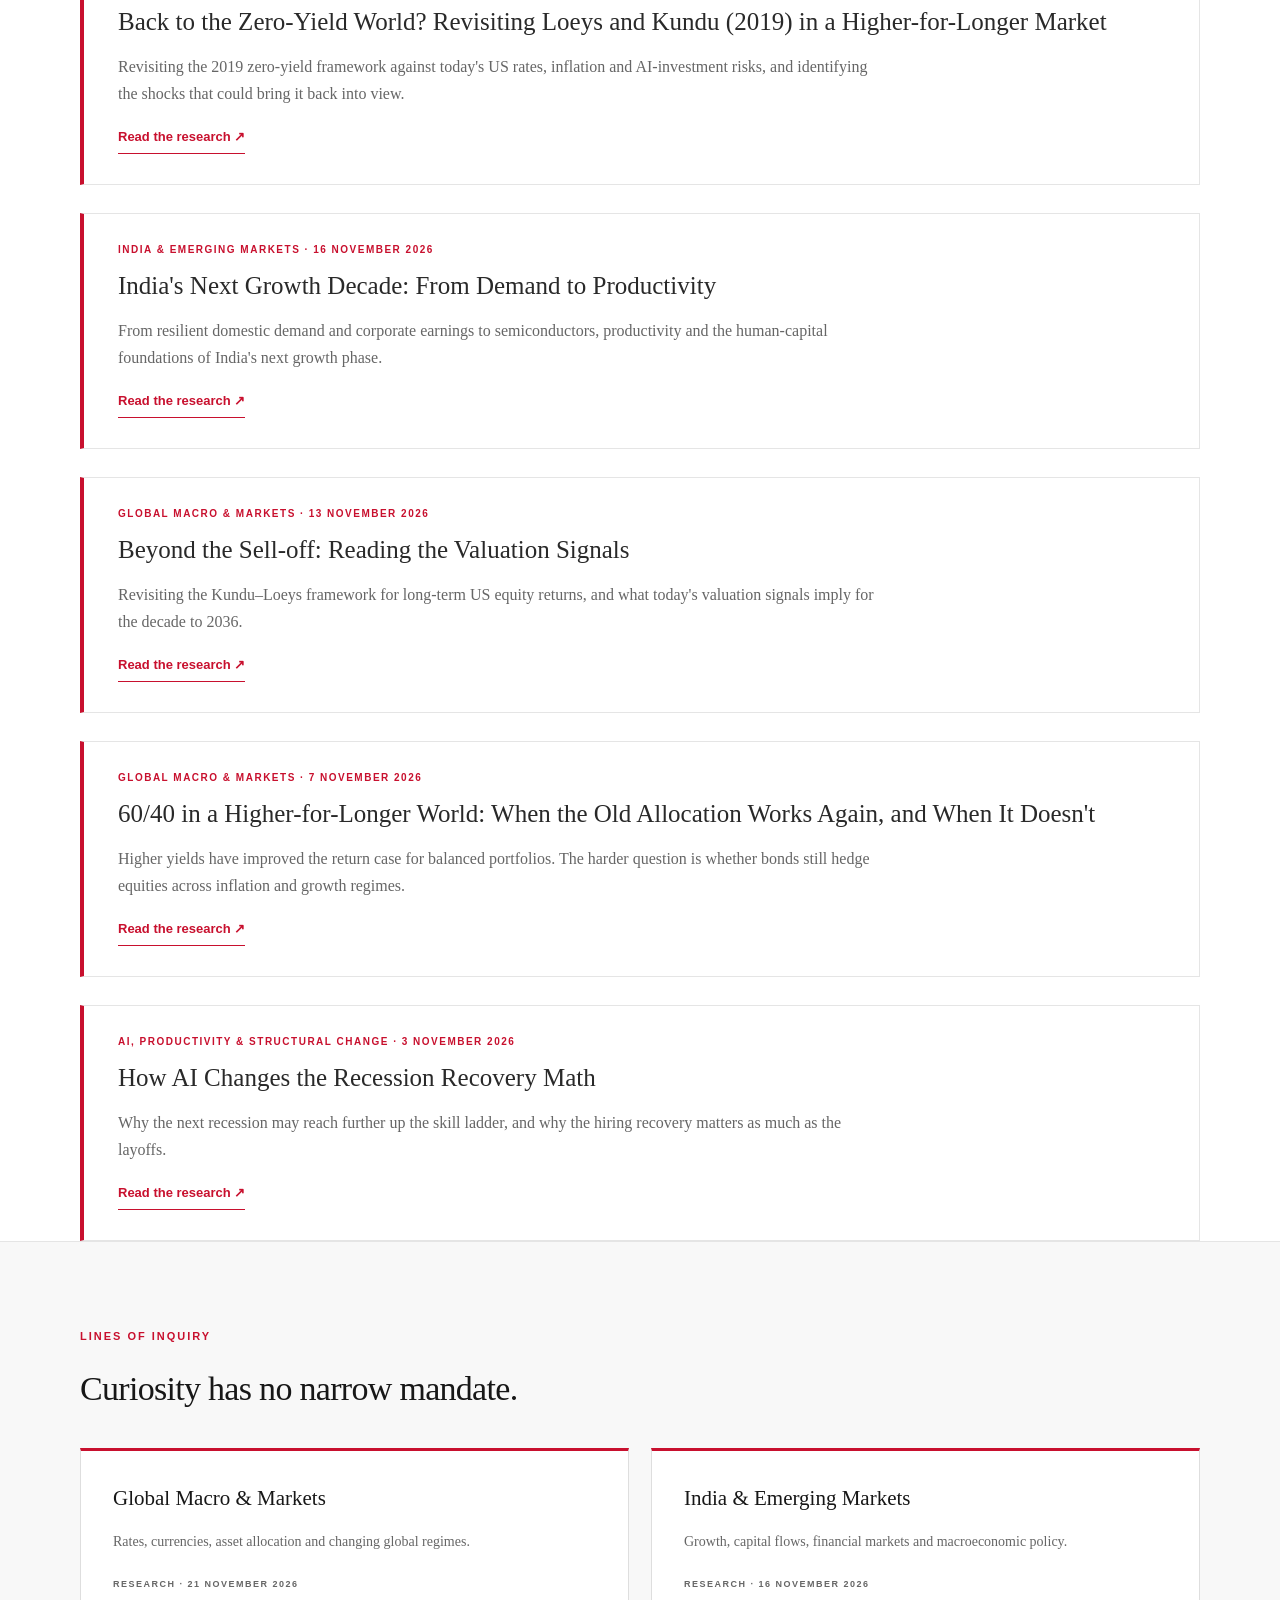
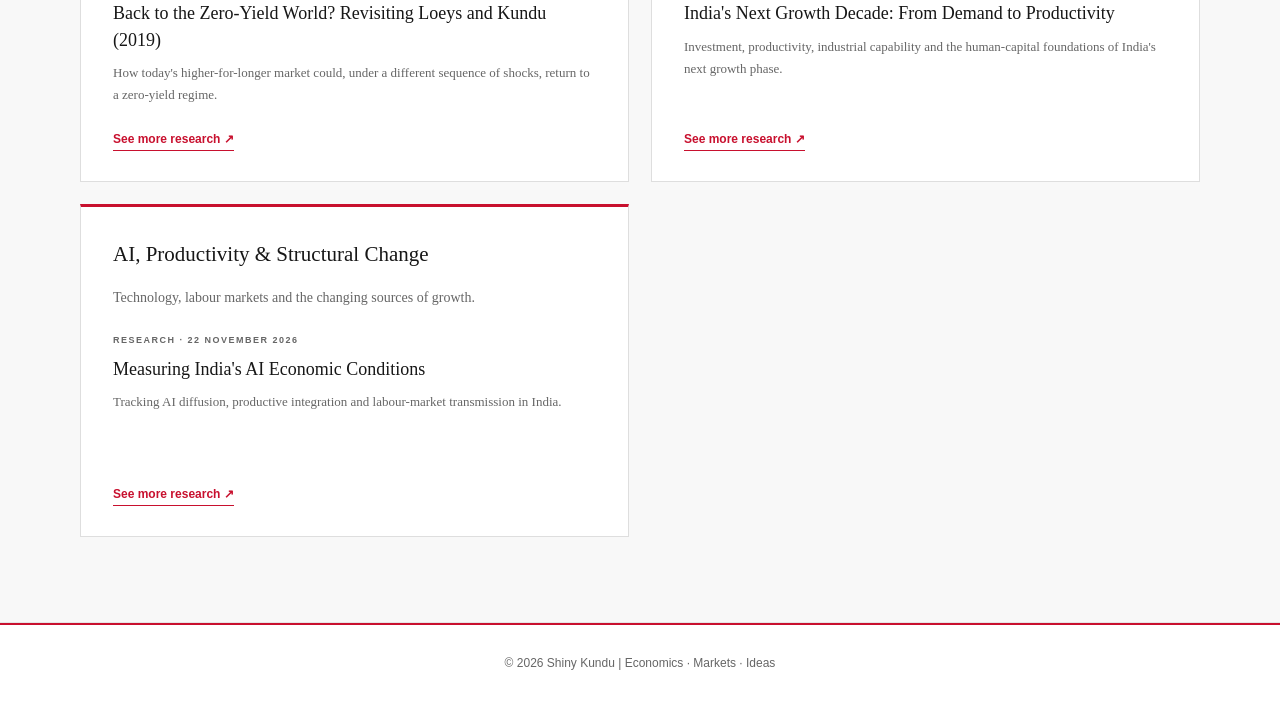
==== commit aa9b9224: "Feature India AI Economic Conditions research" ====
--- a/index.html
+++ b/index.html
@@ -76,6 +76,12 @@
         political economy and structural change.
       </p>
       <div class="research-entry">
+        <p class="research-category">AI, Productivity &amp; Structural Change <span>·</span> 22 November 2026</p>
+        <h3><a href="research/indias-ai-economic-conditions.html">Measuring India's AI Economic Conditions: From Adoption to Productivity</a></h3>
+        <p>A framework for tracking whether AI adoption in India is translating into broader enterprise diffusion, productivity gains and changing labour-market outcomes.</p>
+        <a class="text-link" href="research/indias-ai-economic-conditions.html">Read the research ↗</a>
+      </div>
+      <div class="research-entry">
         <p class="research-category">Global Macro &amp; Markets <span>·</span> 21 November 2026</p>
         <h3><a href="research/back-to-the-zero-yield-world.html">Back to the Zero-Yield World? Revisiting Loeys and Kundu (2019) in a Higher-for-Longer Market</a></h3>
         <p>Revisiting the 2019 zero-yield framework against today's US rates, inflation and AI-investment risks, and identifying the shocks that could bring it back into view.</p>
@@ -140,9 +146,9 @@
           <h3>AI, Productivity &amp; Structural Change</h3>
           <p>Technology, labour markets and the changing sources of growth.</p>
           <div class="research-entry">
-            <p class="research-category">Research · 3 November 2026</p>
-            <h4><a href="research/ai-changes-the-recovery-math.html">How AI Changes the Recession Recovery Math</a></h4>
-            <p>Occupational restructuring, early-career hiring and the uneven labour-market recovery from recessions.</p>
+            <p class="research-category">Research · 22 November 2026</p>
+            <h4><a href="research/indias-ai-economic-conditions.html">Measuring India's AI Economic Conditions</a></h4>
+            <p>Tracking AI diffusion, productive integration and labour-market transmission in India.</p>
           </div>
           <a class="topic-more" href="#writing">See more research ↗</a>
         </article>
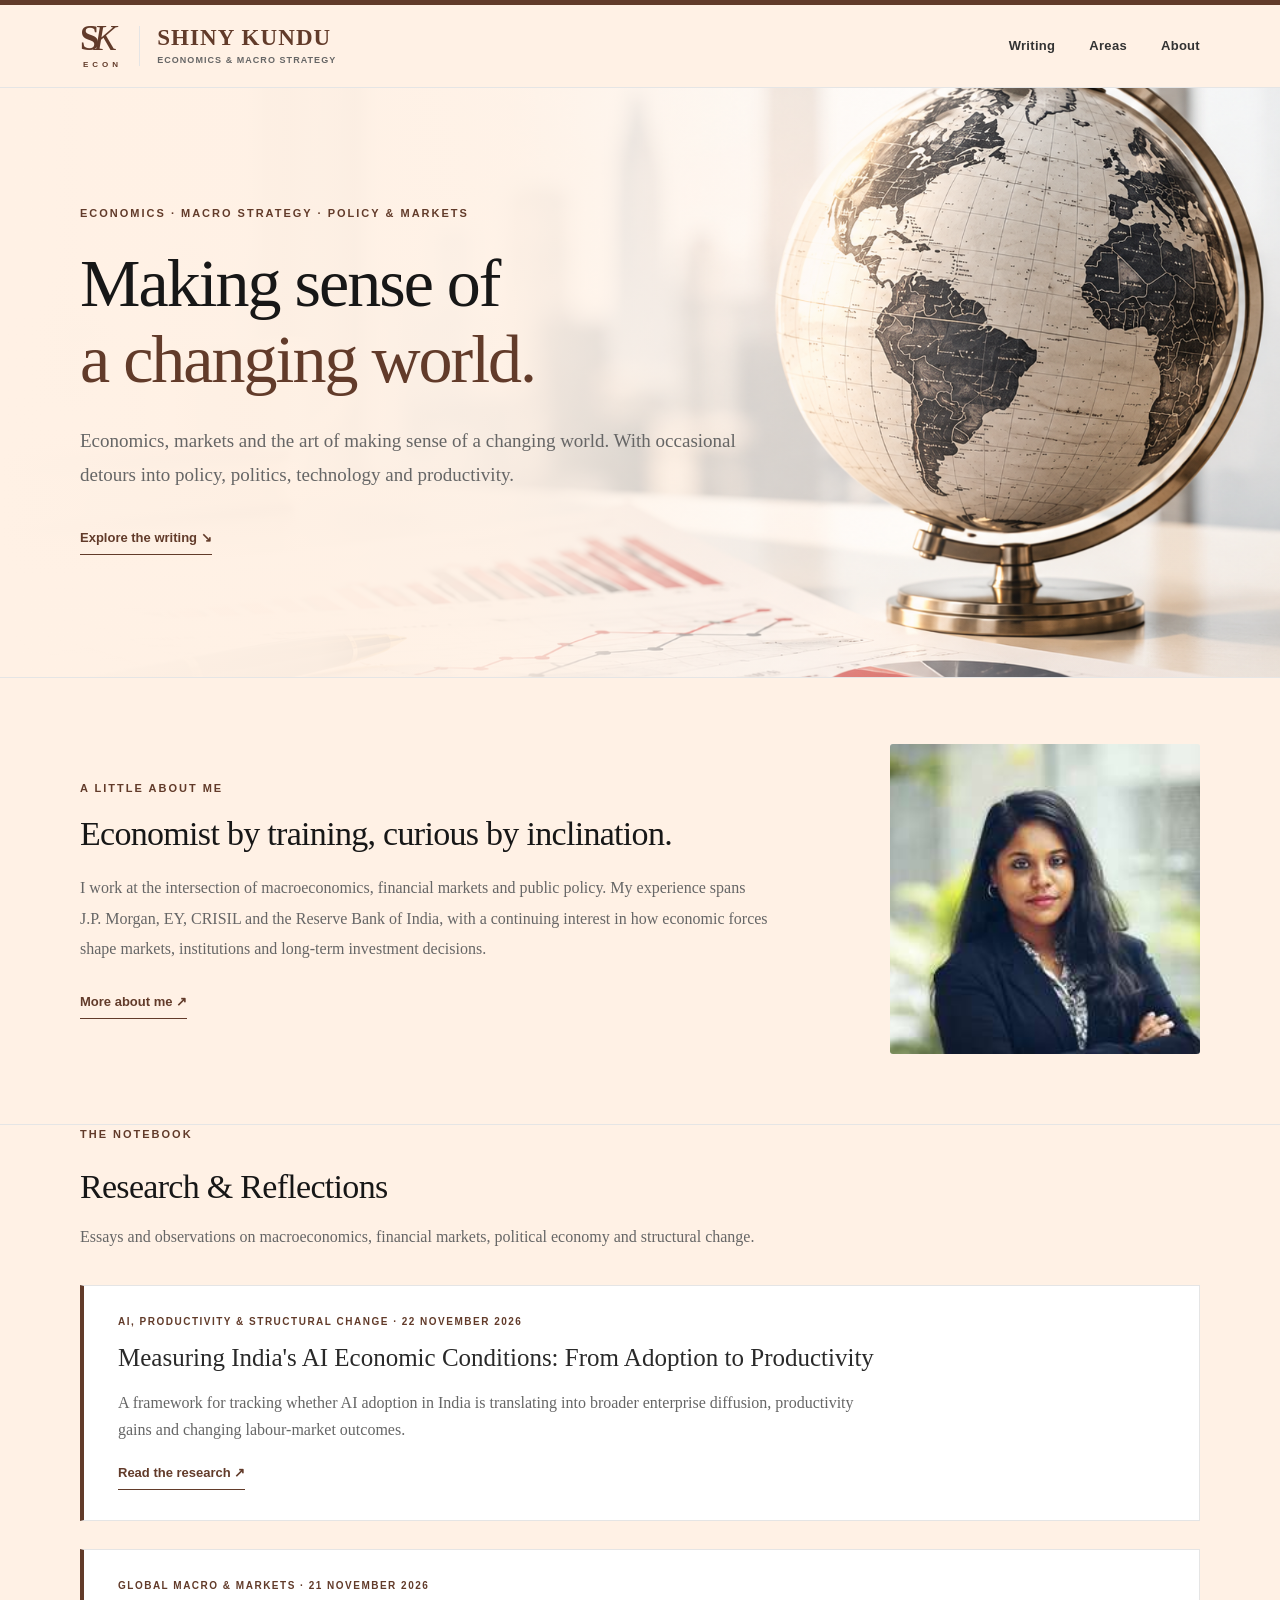
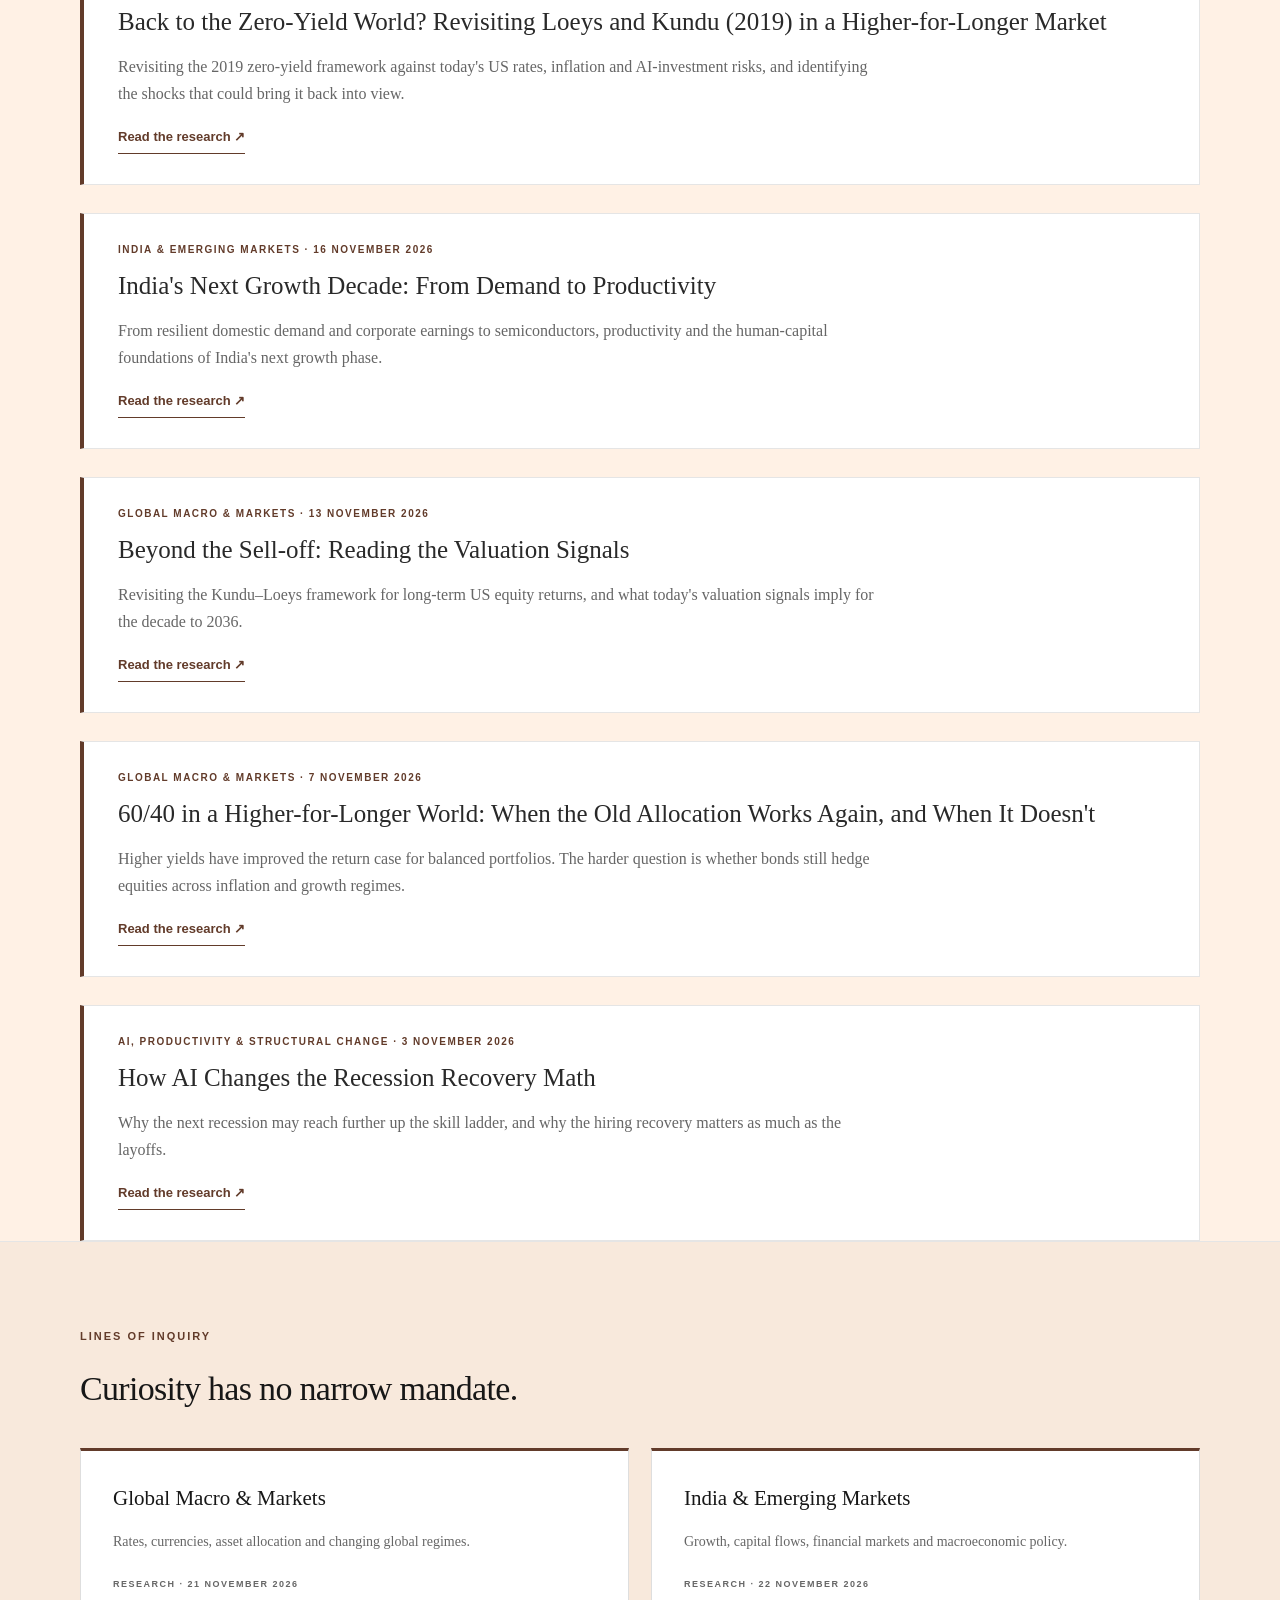
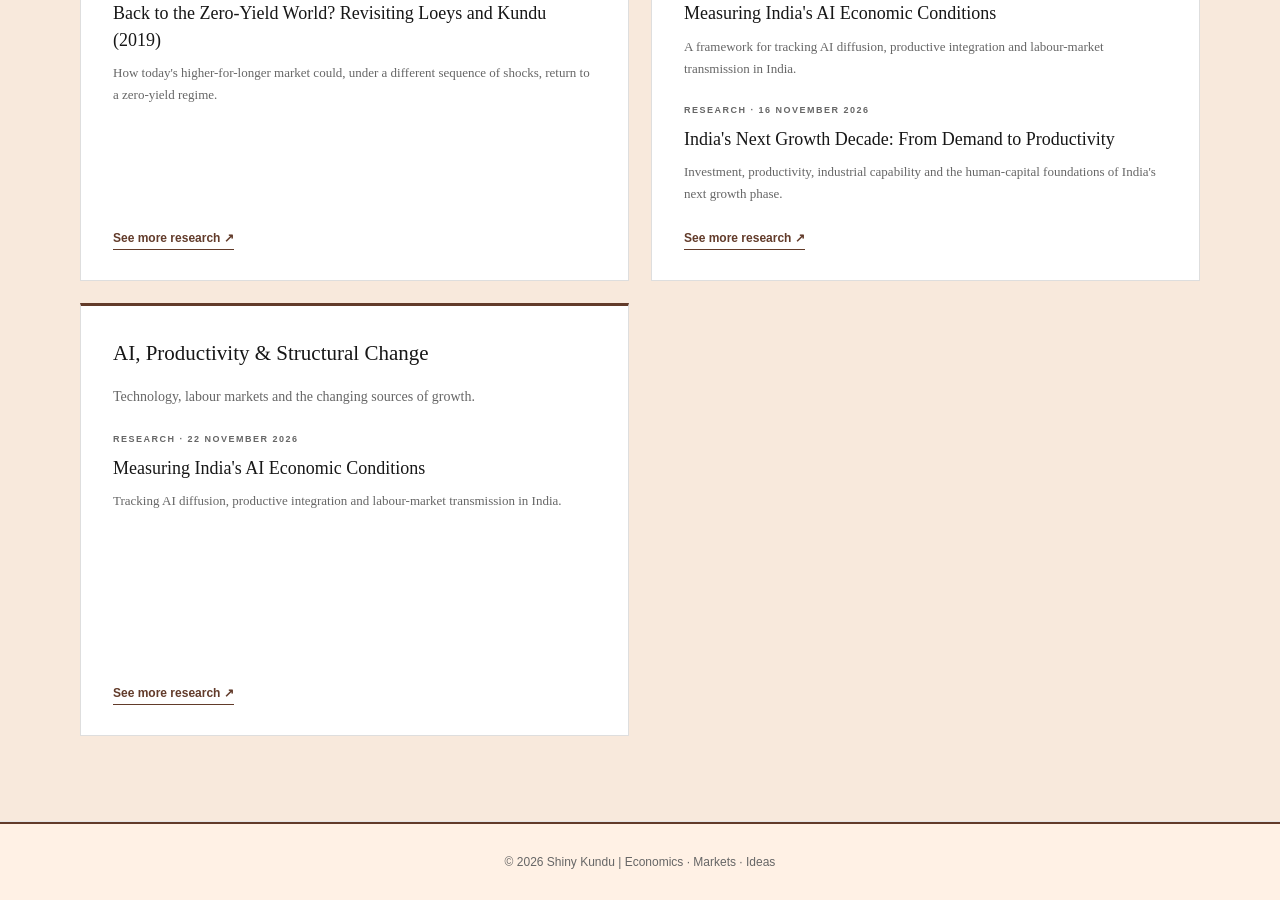
==== commit c8962b31: "Cross-list India AI conditions research and link topic-specific archives" ====
--- a/index.html
+++ b/index.html
@@ -6,7 +6,7 @@
   <meta name="viewport" content="width=device-width, initial-scale=1.0">
   <meta name="description" content="Shiny Kundu | Economics, macro strategy, financial markets and public policy.">
   <title>Shiny Kundu | Economics · Macro Strategy · Policy &amp; Markets</title>
-  <link rel="stylesheet" href="style.css?v=skecon-5">
+  <link rel="stylesheet" href="style.css?v=skecon-6">
 </head>
 <body>
 
@@ -128,18 +128,23 @@
             <h4><a href="research/back-to-the-zero-yield-world.html">Back to the Zero-Yield World? Revisiting Loeys and Kundu (2019)</a></h4>
             <p>How today's higher-for-longer market could, under a different sequence of shocks, return to a zero-yield regime.</p>
           </div>
-          <a class="topic-more" href="#writing">See more research ↗</a>
+          <a class="topic-more" href="global-macro-markets.html">See more research ↗</a>
         </article>
 
         <article class="topic-card">
           <h3>India &amp; Emerging Markets</h3>
           <p>Growth, capital flows, financial markets and macroeconomic policy.</p>
           <div class="research-entry">
+            <p class="research-category">Research · 22 November 2026</p>
+            <h4><a href="research/indias-ai-economic-conditions.html">Measuring India's AI Economic Conditions</a></h4>
+            <p>A framework for tracking AI diffusion, productive integration and labour-market transmission in India.</p>
+          </div>
+          <div class="research-entry">
             <p class="research-category">Research · 16 November 2026</p>
             <h4><a href="research/indias-next-growth-decade.html">India's Next Growth Decade: From Demand to Productivity</a></h4>
             <p>Investment, productivity, industrial capability and the human-capital foundations of India's next growth phase.</p>
           </div>
-          <a class="topic-more" href="#writing">See more research ↗</a>
+          <a class="topic-more" href="india-emerging-markets.html">See more research ↗</a>
         </article>
 
         <article class="topic-card">
@@ -150,7 +155,7 @@
             <h4><a href="research/indias-ai-economic-conditions.html">Measuring India's AI Economic Conditions</a></h4>
             <p>Tracking AI diffusion, productive integration and labour-market transmission in India.</p>
           </div>
-          <a class="topic-more" href="#writing">See more research ↗</a>
+          <a class="topic-more" href="ai-productivity-structural-change.html">See more research ↗</a>
         </article>
       </div>
     </div>
--- a/style.css
+++ b/style.css
@@ -1,18 +1,18 @@
 
 /* =========================================
    SHINY KUNDU | ECONOMICS & MACRO STRATEGY
-   Editorial design | ET-inspired red & white
+   Editorial design | Financial Times-inspired blush and brown palette
    ========================================= */
 
 /* ---------- COLOUR PALETTE ---------- */
 
 :root {
-  --background: #ffffff;
-  --surface: #f8f8f8;
+  --background: #fff1e5;
+  --surface: #f8e9dc;
   --text: #292929;
   --heading: #171717;
   --muted: #666666;
-  --accent: #c8102e;
+  --accent: #623b2a;
   --border: #e5e5e5;
 
   --content-width: 1120px;
@@ -59,7 +59,7 @@
 /* ---------- HEADER & NAVIGATION ---------- */
 
 .site-header {
-  background: #ffffff;
+  background: var(--background);
   border-top: 5px solid var(--accent);
   border-bottom: 1px solid var(--border);
 }
@@ -192,7 +192,7 @@
   min-height: 590px;
   display: flex;
   align-items: center;
-  background: #ffffff;
+  background: var(--background);
   padding: 86px 0 92px;
   border-bottom: 1px solid var(--border);
 }
@@ -213,11 +213,11 @@
   inset: 0;
   background: linear-gradient(
     90deg,
-    #ffffff 0%,
-    rgba(255, 255, 255, 0.98) 25%,
-    rgba(255, 255, 255, 0.88) 40%,
-    rgba(255, 255, 255, 0.42) 58%,
-    rgba(255, 255, 255, 0.04) 82%
+    #fff1e5 0%,
+    rgba(255, 241, 229, 0.98) 25%,
+    rgba(255, 241, 229, 0.88) 40%,
+    rgba(255, 241, 229, 0.42) 58%,
+    rgba(255, 241, 229, 0.04) 82%
   );
 }
 
@@ -303,7 +303,7 @@
 
 .writing-section {
   padding: 85px 0;
-  background: #ffffff;
+  background: var(--background);
 }
 
 .notebook-panel {
@@ -374,7 +374,7 @@
 /* ---------- ABOUT SECTION ---------- */
 
 .about-section {
-  background: #ffffff;
+  background: var(--background);
   padding: 85px 0;
 }
 
@@ -420,7 +420,7 @@
 /* ---------- FOOTER ---------- */
 
 .site-footer {
-  background: #ffffff;
+  background: var(--background);
   border-top: 2px solid var(--accent);
   padding: 28px 0;
 }
@@ -483,9 +483,9 @@
   .hero-overlay {
     background: linear-gradient(
       90deg,
-      rgba(255, 255, 255, 0.98) 0%,
-      rgba(255, 255, 255, 0.88) 42%,
-      rgba(255, 255, 255, 0.38) 100%
+      rgba(255, 241, 229, 0.98) 0%,
+      rgba(255, 241, 229, 0.88) 42%,
+      rgba(255, 241, 229, 0.38) 100%
     );
   }
 
@@ -583,9 +583,9 @@
   .hero-overlay {
     background: linear-gradient(
       90deg,
-      rgba(255, 255, 255, 0.96) 0%,
-      rgba(255, 255, 255, 0.82) 58%,
-      rgba(255, 255, 255, 0.48) 100%
+      rgba(255, 241, 229, 0.96) 0%,
+      rgba(255, 241, 229, 0.82) 58%,
+      rgba(255, 241, 229, 0.48) 100%
     );
   }
 }
@@ -606,7 +606,7 @@
   display: block;
   width: 188px;
   height: auto;
-  background: #fbf7ed;
+  background: #fff1e5;
 }
 
 @media (max-width: 640px) {
@@ -620,7 +620,7 @@
 
 /* ---------- HOMEPAGE ABOUT INTRO ---------- */
 .home-about-section {
-  background: #ffffff;
+  background: var(--background);
   padding: 66px 0 70px;
   border-bottom: 1px solid var(--border);
 }
@@ -786,3 +786,19 @@
   .topic-card { min-height: 0; }
   .topic-more { padding-top: 22px; }
 }
+
+
+/* ---------- ABOUT PAGE LINK AFFORDANCE ---------- */
+.about-content a {
+  color: var(--accent);
+  text-decoration: underline;
+  text-decoration-color: rgba(98, 59, 42, 0.55);
+  text-decoration-thickness: 1px;
+  text-underline-offset: 3px;
+  transition: color 0.2s ease, text-decoration-color 0.2s ease;
+}
+.about-content a:hover,
+.about-content a:focus-visible {
+  color: #8a5a44;
+  text-decoration-color: currentColor;
+}
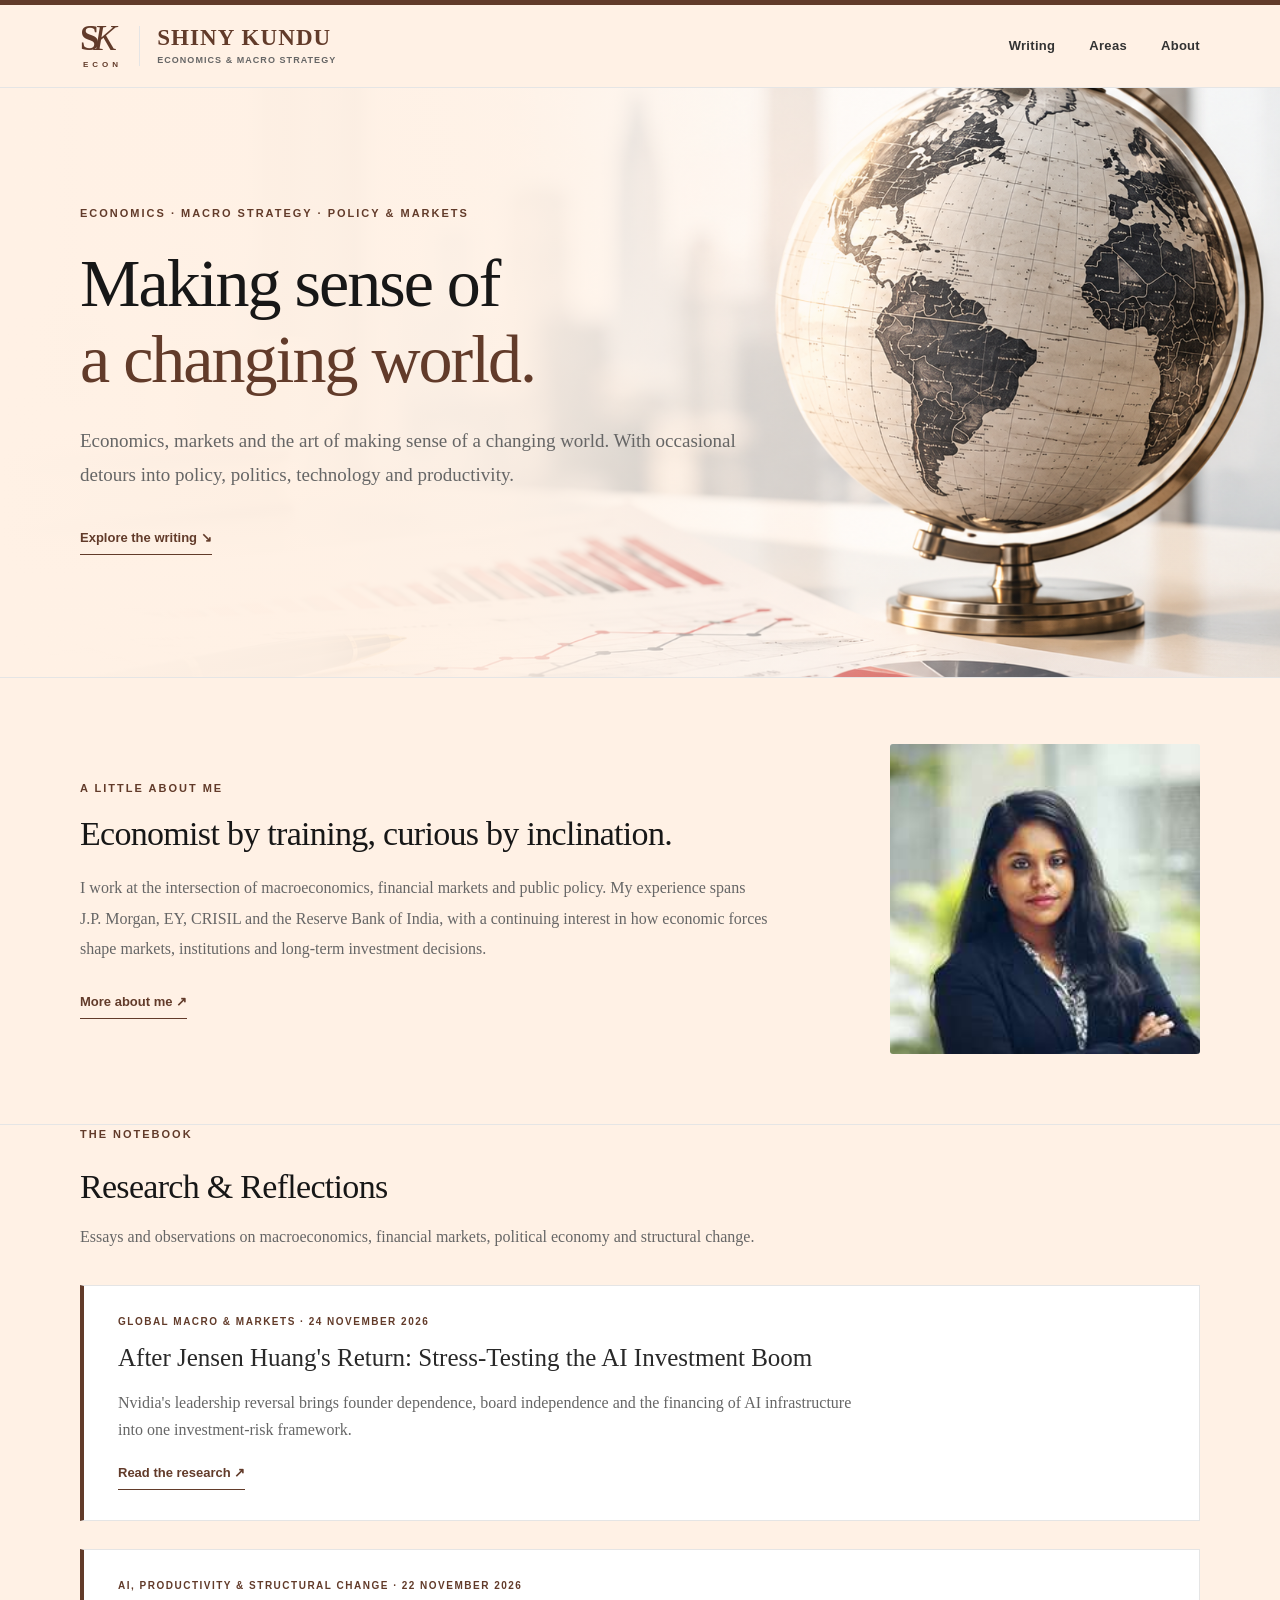
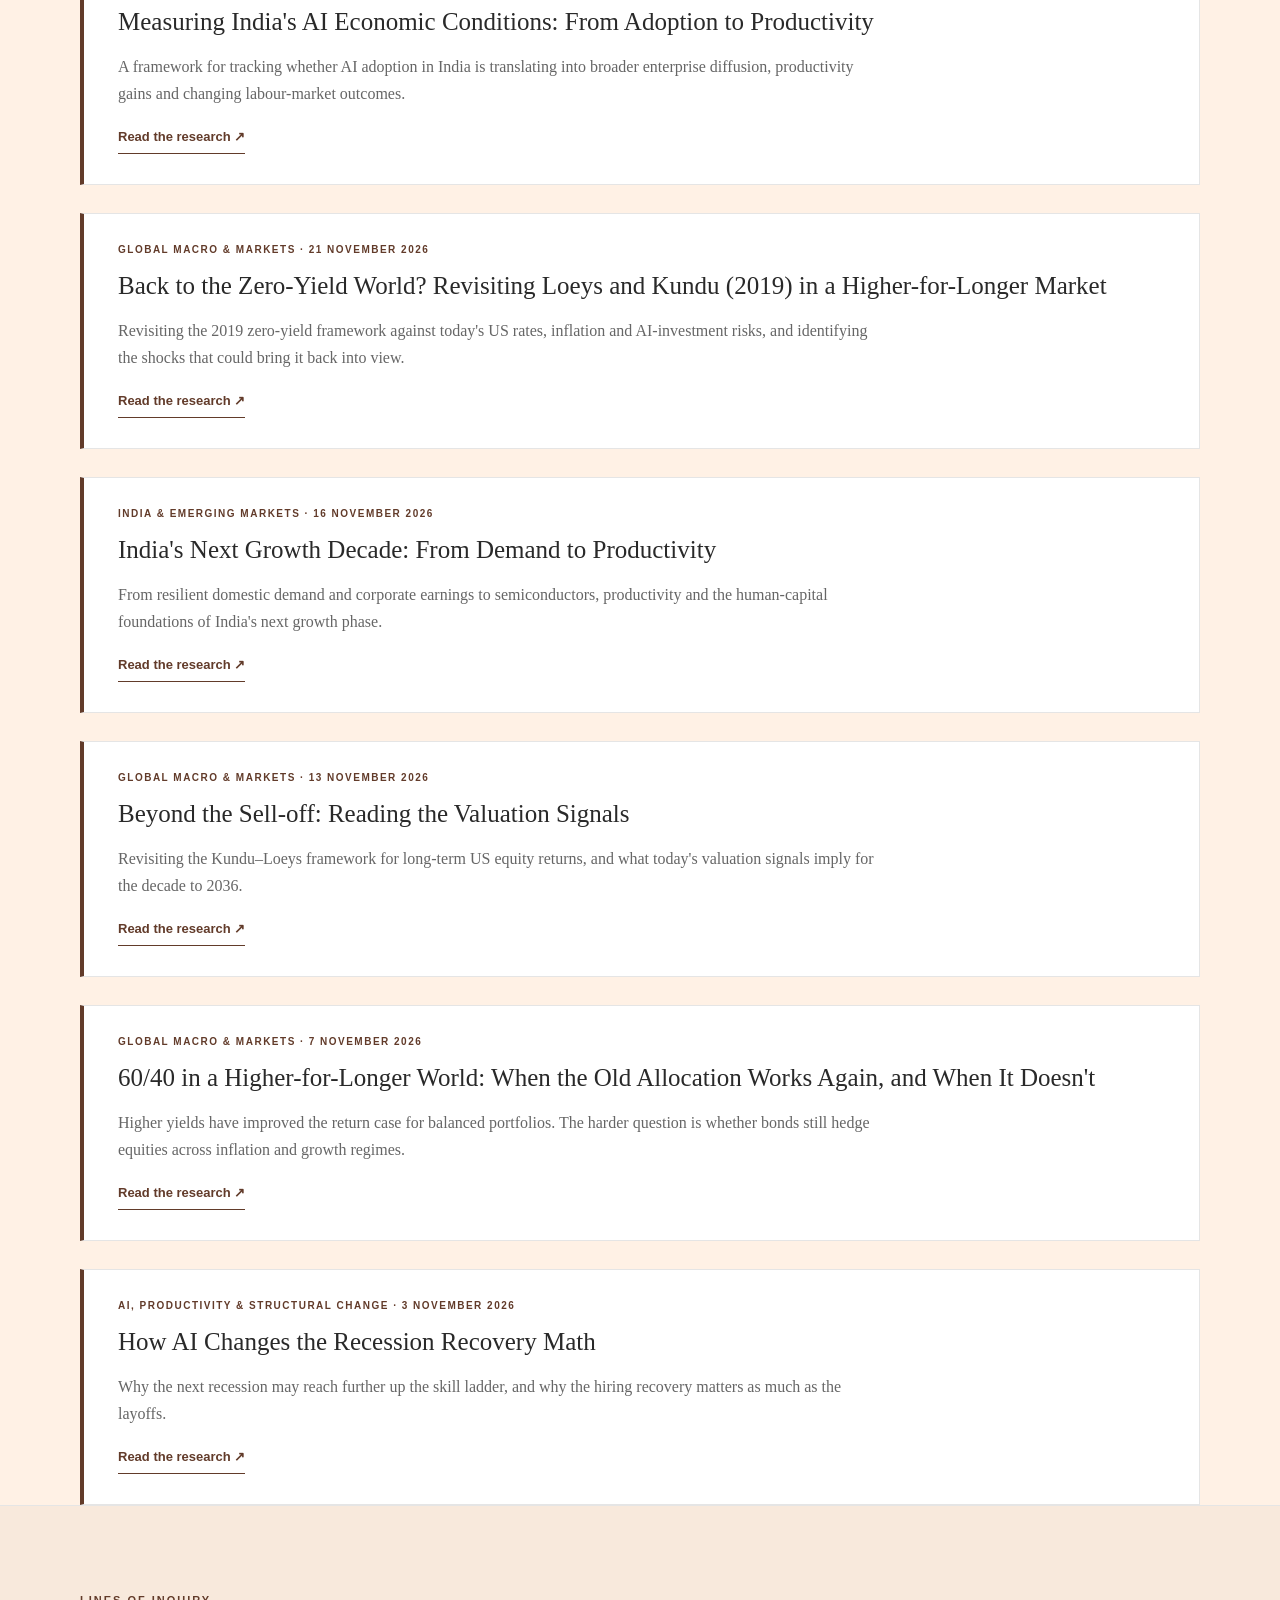
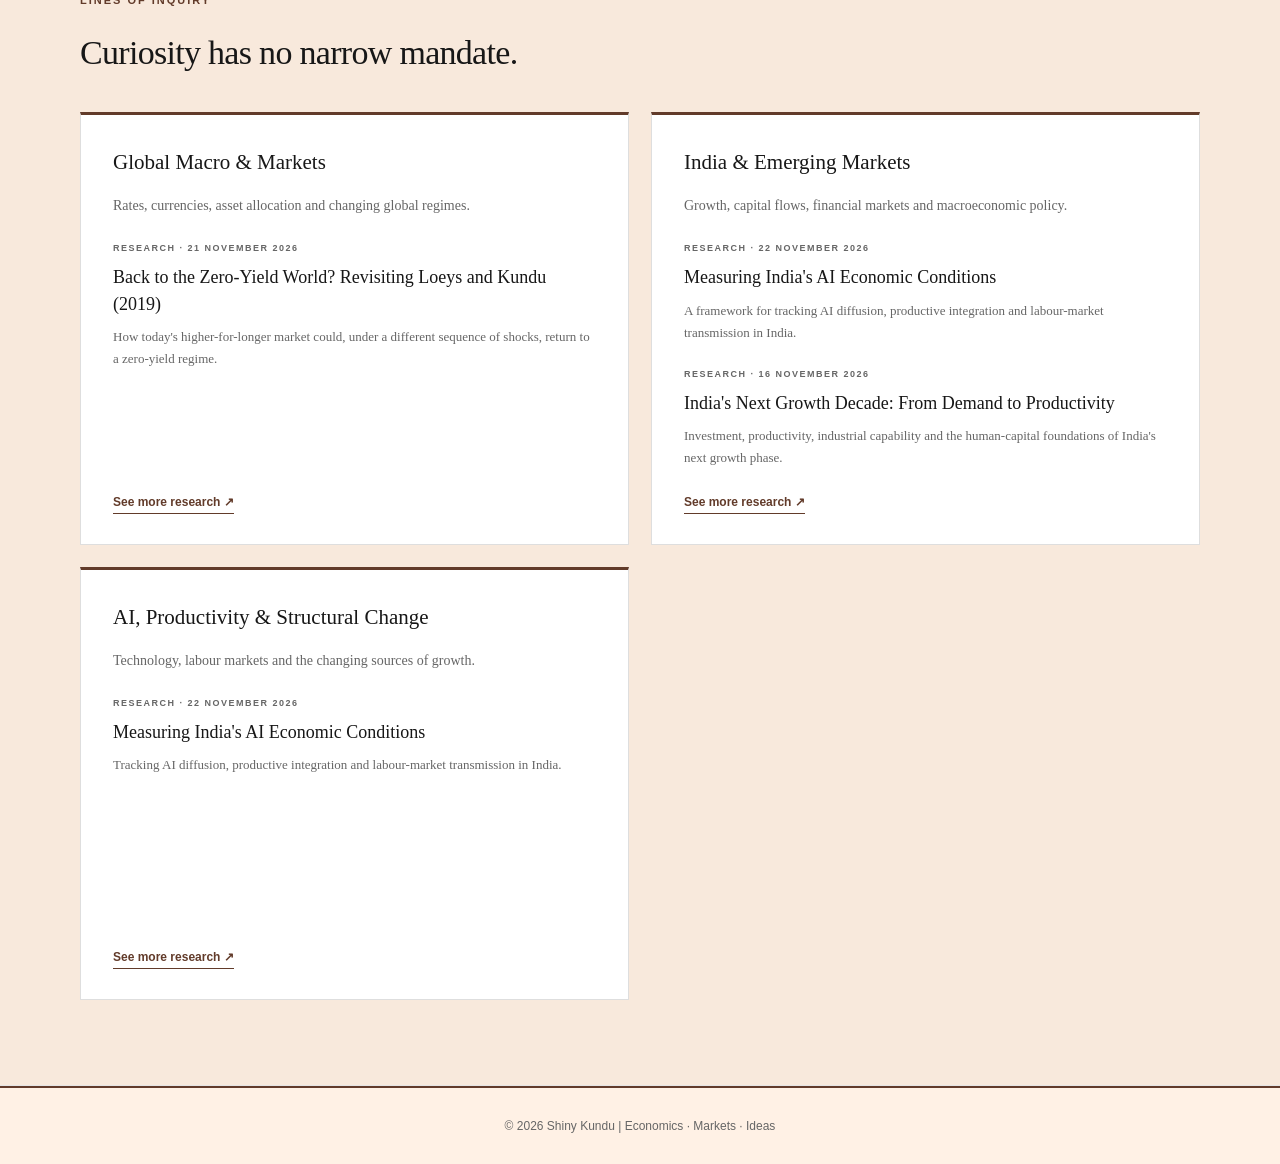
==== commit 454ac2ac: "Feature Nvidia AI investment stress test article on homepage" ====
--- a/index.html
+++ b/index.html
@@ -75,6 +75,12 @@
         Essays and observations on macroeconomics, financial markets,
         political economy and structural change.
       </p>
+      <div class="research-entry">
+        <p class="research-category">Global Macro &amp; Markets <span>·</span> 24 November 2026</p>
+        <h3><a href="research/after-jensen-huangs-return-ai-investment-stress-test.html">After Jensen Huang's Return: Stress-Testing the AI Investment Boom</a></h3>
+        <p>Nvidia's leadership reversal brings founder dependence, board independence and the financing of AI infrastructure into one investment-risk framework.</p>
+        <a class="text-link" href="research/after-jensen-huangs-return-ai-investment-stress-test.html">Read the research ↗</a>
+      </div>
       <div class="research-entry">
         <p class="research-category">AI, Productivity &amp; Structural Change <span>·</span> 22 November 2026</p>
         <h3><a href="research/indias-ai-economic-conditions.html">Measuring India's AI Economic Conditions: From Adoption to Productivity</a></h3>
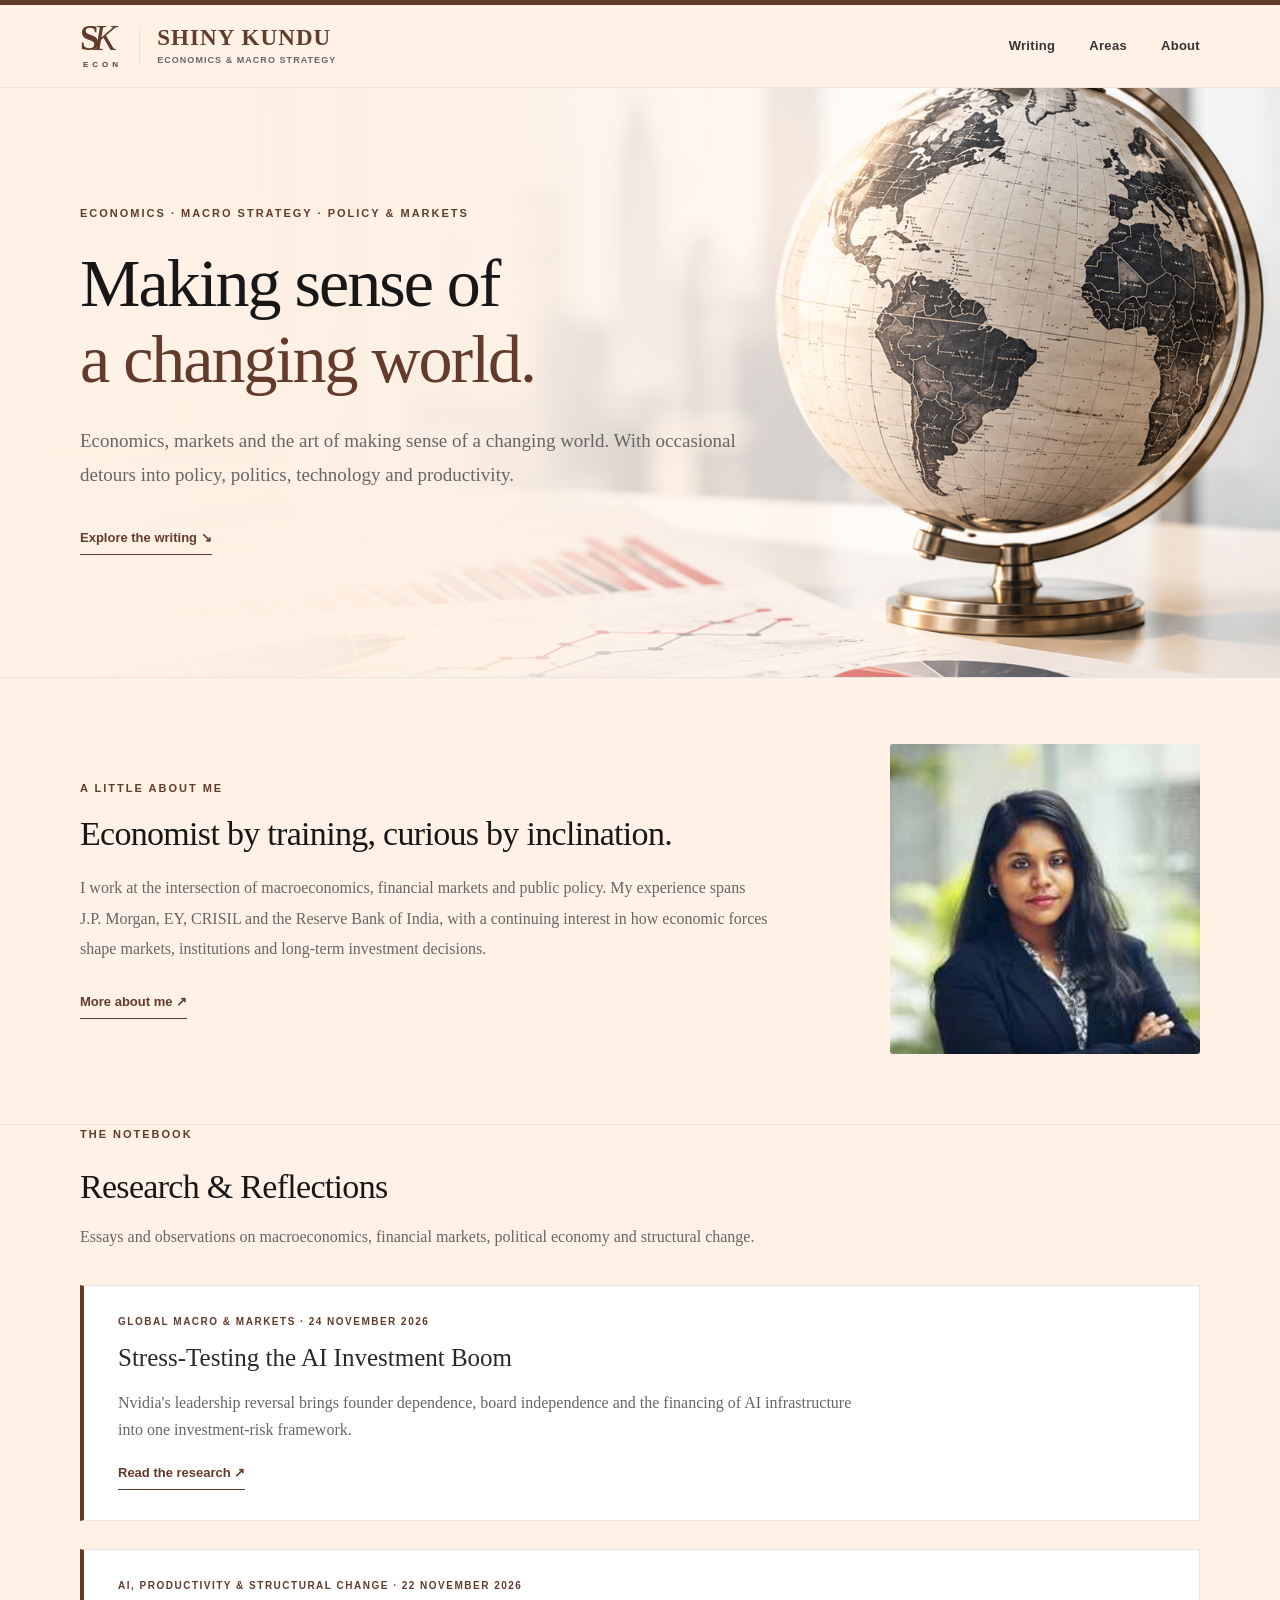
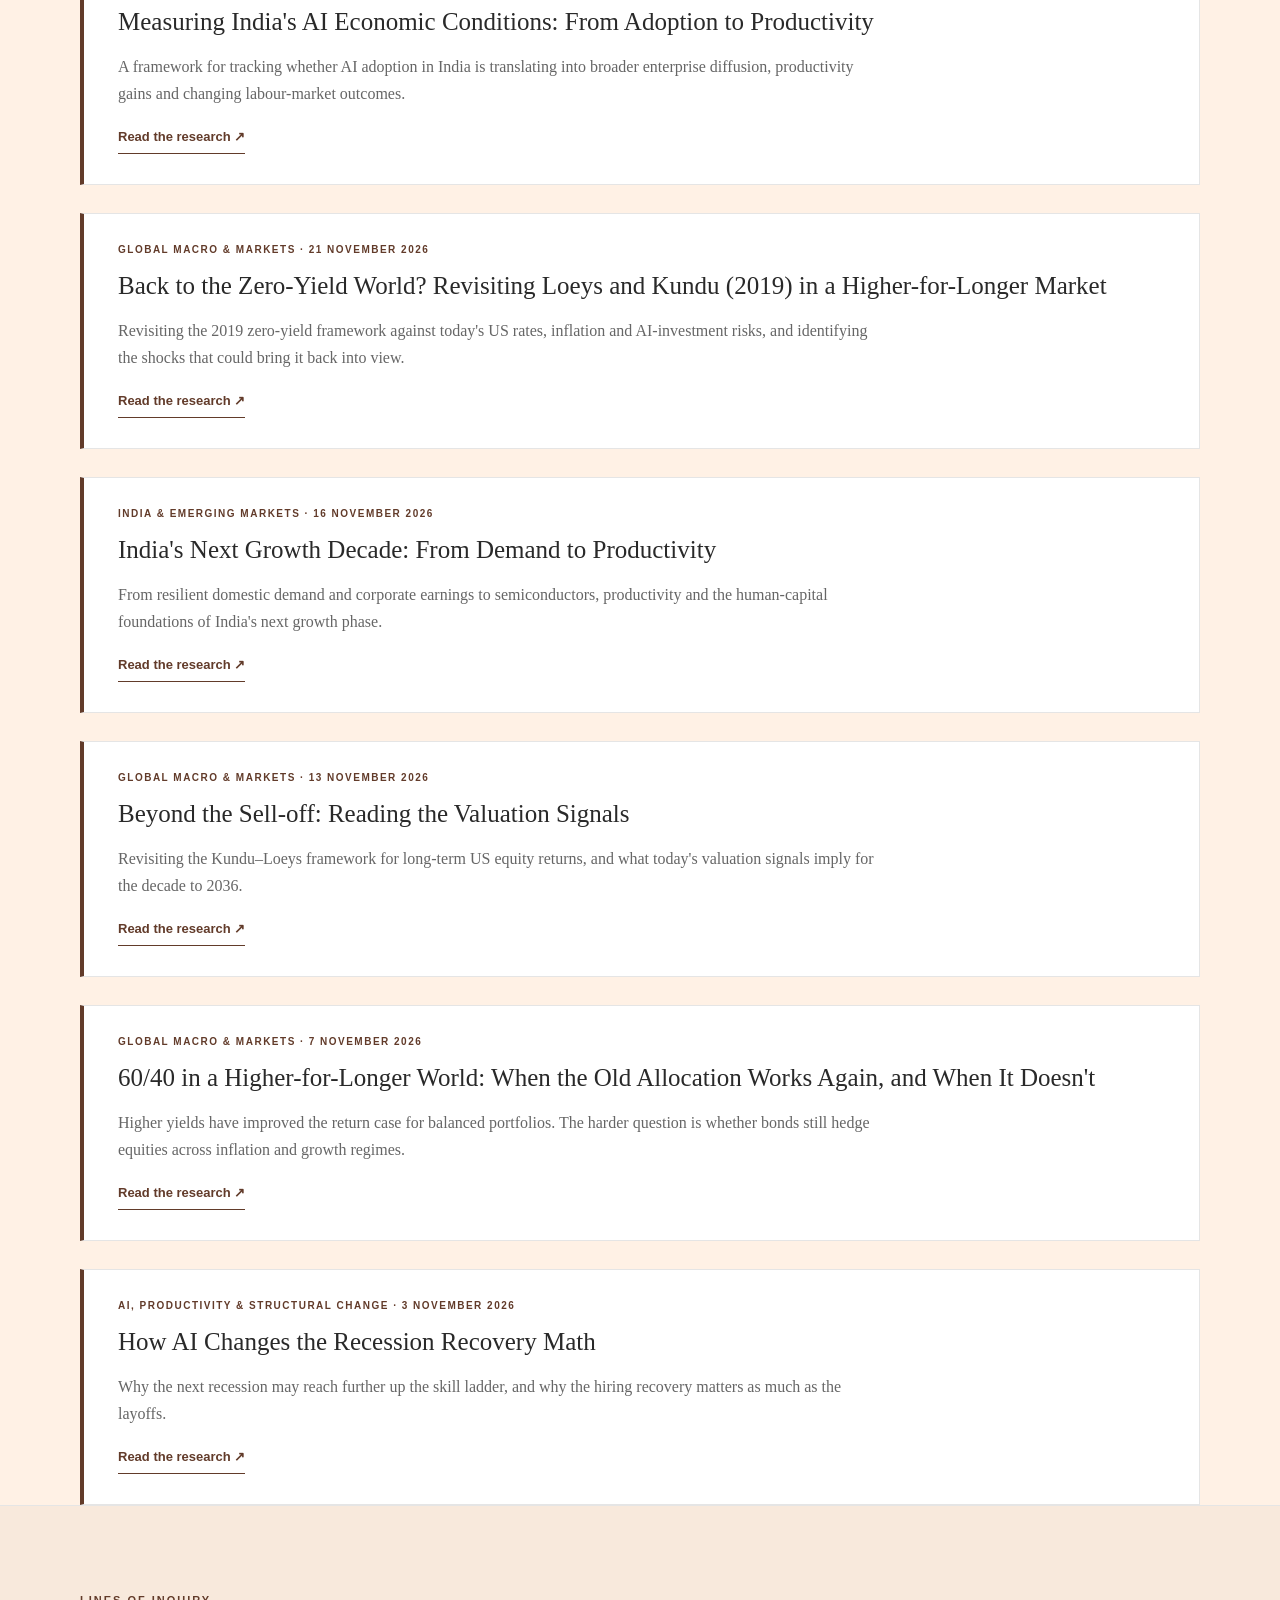
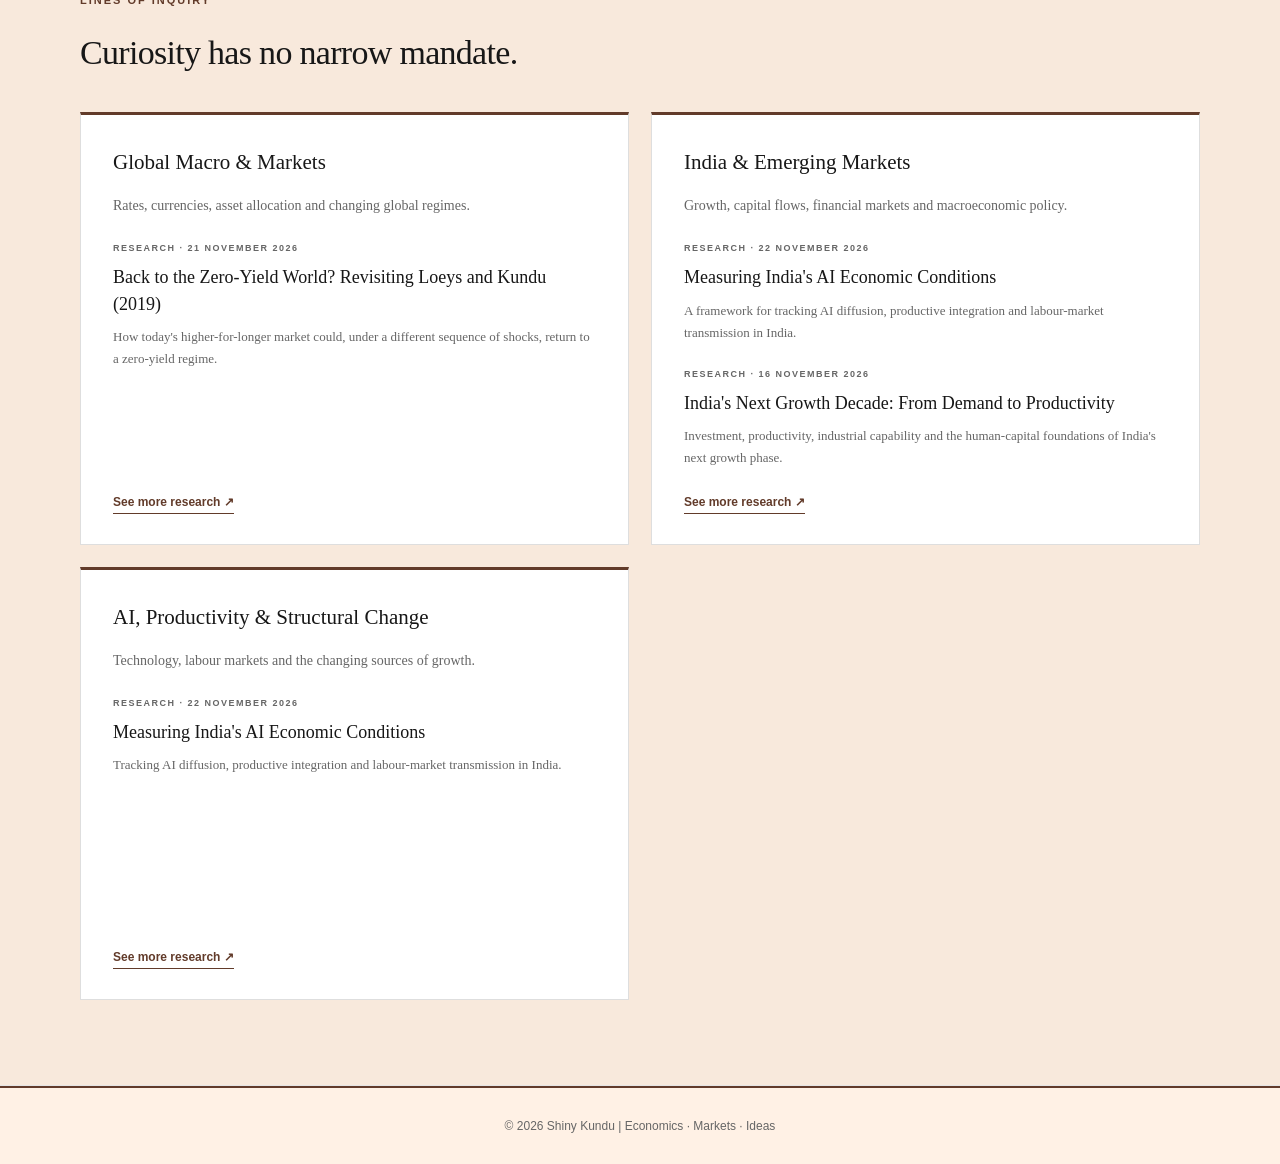
==== commit a2693a78: "Shorten AI investment article title in research listings" ====
--- a/index.html
+++ b/index.html
@@ -77,7 +77,7 @@
       </p>
       <div class="research-entry">
         <p class="research-category">Global Macro &amp; Markets <span>·</span> 24 November 2026</p>
-        <h3><a href="research/after-jensen-huangs-return-ai-investment-stress-test.html">After Jensen Huang's Return: Stress-Testing the AI Investment Boom</a></h3>
+        <h3><a href="research/after-jensen-huangs-return-ai-investment-stress-test.html">Stress-Testing the AI Investment Boom</a></h3>
         <p>Nvidia's leadership reversal brings founder dependence, board independence and the financing of AI infrastructure into one investment-risk framework.</p>
         <a class="text-link" href="research/after-jensen-huangs-return-ai-investment-stress-test.html">Read the research ↗</a>
       </div>
